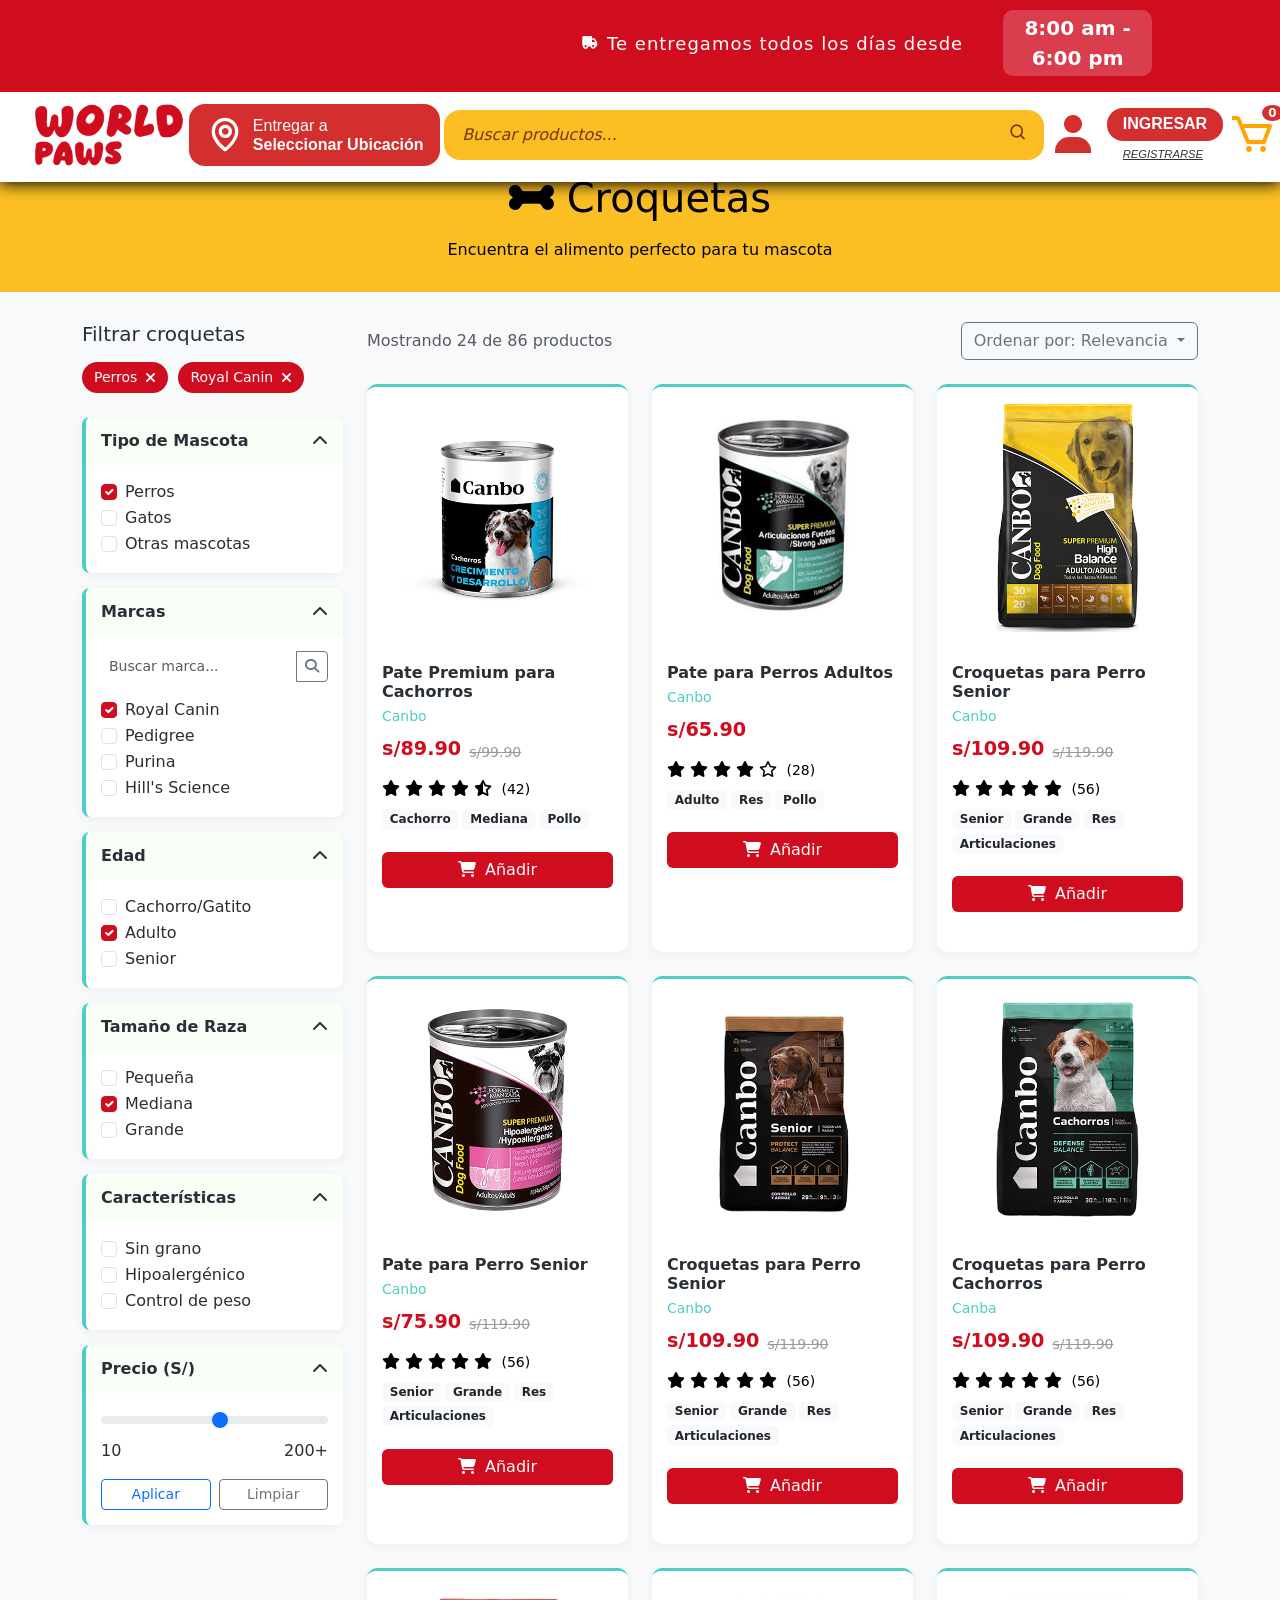
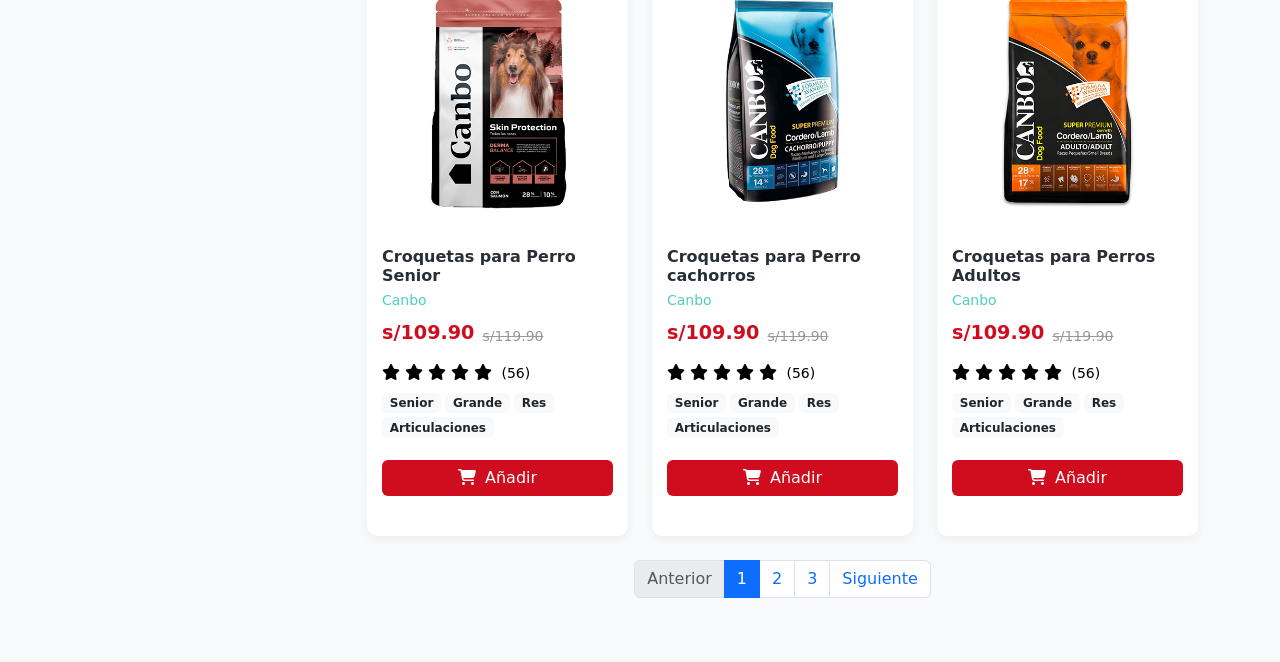
==== marcas.html @ 6606c612 "Add files via upload" ====
<!DOCTYPE html>
<html lang="es">
<head>
    <meta charset="UTF-8">
    <meta name="viewport" content="width=device-width, initial-scale=1.0">
    <title>Croquetas - WorldPaws</title>
    <link href="https://cdn.jsdelivr.net/npm/bootstrap@5.3.0/dist/css/bootstrap.min.css" rel="stylesheet">
    <link rel="stylesheet" href="https://cdnjs.cloudflare.com/ajax/libs/font-awesome/6.4.0/css/all.min.css">

    <link rel="stylesheet" href="bootstrap-5.3.5-dist/css/bootstrap.min.css">
    <link href='https://unpkg.com/boxicons@2.1.4/css/boxicons.min.css' rel='stylesheet'>
    <link href="https://cdn.jsdelivr.net/npm/bootstrap@5.3.5/dist/css/bootstrap.min.css" rel="stylesheet" integrity="sha384-SgOJa3DmI69IUzQ2PVdRZhwQ+dy64/BUtbMJw1MZ8t5HZApcHrRKUc4W0kG879m7" crossorigin="anonymous">
    <style>
        :root {
            --primary-color: #d00d1e;
            --secondary-color: #4ECDC4;
            --dark-color: #292F36;
            --light-color: #F7FFF7;
            --gray-light: #f8f9fa;
        }
        
        body {
            font-family: 'Segoe UI', system-ui, sans-serif;
            background-color: var(--gray-light);
            color: var(--dark-color);
        }
        
        /* Header */
        .category-header {
            background: #FBBF24;
            color: white;
            padding: 30px 0;
            margin-bottom: 30px;
        }
        
        /* Filtros */
        .filter-section {
            background: white;
            border-radius: 8px;
            box-shadow: 0 2px 10px rgba(0,0,0,0.05);
            margin-bottom: 15px;
            overflow: hidden;
            border-left: 4px solid var(--secondary-color);
        }
        
        .filter-title {
            background-color: var(--light-color);
            font-weight: 600;
            padding: 12px 15px;
            cursor: pointer;
            display: flex;
            justify-content: space-between;
            align-items: center;
        }
        
        .filter-content {
            padding: 15px;
        }
        
        .filter-group {
            margin-bottom: 12px;
        }
        
        .form-check-input:checked {
            background-color: var(--primary-color);
            border-color: var(--primary-color);
        }
        
        /* Chips de filtros activos */
        .active-filters {
            display: flex;
            flex-wrap: wrap;
            gap: 10px;
            margin-bottom: 20px;
        }
        
        .filter-chip {
            background: var(--primary-color);
            color: white;
            padding: 5px 12px;
            border-radius: 20px;
            font-size: 14px;
            display: flex;
            align-items: center;
        }
        
        .filter-chip i {
            margin-left: 8px;
            cursor: pointer;
        }
        
        /* Productos */
        .product-card {
            background: white;
            border-radius: 10px;
            overflow: hidden;
            box-shadow: 0 3px 10px rgba(0,0,0,0.05);
            transition: all 0.3s;
            margin-bottom: 25px;
            height: 100%;
            border-top: 3px solid var(--secondary-color);
        }
        
        .product-card:hover {
            transform: translateY(-5px);
            box-shadow: 0 10px 20px rgba(255, 107, 107, 0.2);
        }
        
        .product-badge {
            position: absolute;
            top: 10px;
            right: 10px;
            background: var(--secondary-color);
            color: white;
            padding: 3px 10px;
            border-radius: 4px;
            font-size: 12px;
            font-weight: bold;
        }
        
        .product-img {
            height: 180px;
            object-fit: contain;
            background: #f9f9f9;
            padding: 20px;
        }
        
        .product-body {
            padding: 15px;
        }
        
        .product-title {
            font-weight: 600;
            font-size: 16px;
            margin-bottom: 5px;
            display: -webkit-box;
            -webkit-line-clamp: 2;
            -webkit-box-orient: vertical;
            overflow: hidden;
            color: var(--dark-color);
        }
        
        .product-brand {
            color: var(--secondary-color);
            font-size: 14px;
            margin-bottom: 8px;
            font-weight: 500;
        }
        
        .product-price {
            font-weight: 700;
            color: var(--primary-color);
            margin-bottom: 5px;
            font-size: 1.2rem;
        }
        
        .product-old-price {
            text-decoration: line-through;
            color: #999;
            font-size: 14px;
        }
        
        .btn-add-to-cart {
            background-color: var(--primary-color);
            color: white;
            border: none;
            width: 100%;
            margin-top: 10px;
        }
        
        .btn-add-to-cart:hover {
            background-color: #e05555;
        }
        
        /* Responsive */
        @media (max-width: 992px) {
            .filter-column {
                position: fixed;
                top: 0;
                left: -300px;
                width: 280px;
                height: 100vh;
                background: white;
                z-index: 1000;
                padding: 20px;
                overflow-y: auto;
                transition: left 0.3s;
                box-shadow: 5px 0 15px rgba(0,0,0,0.1);
            }
            
            .filter-column.active {
                left: 0;
            }
            
            .filter-overlay {
                position: fixed;
                top: 0;
                left: 0;
                right: 0;
                bottom: 0;
                background: rgba(0,0,0,0.5);
                z-index: 999;
                display: none;
            }
            
            .filter-overlay.active {
                display: block;
            }
            
            .mobile-filter-btn {
                display: block !important;
            }
        }

        .bg-paws{
        background: #d00d1e;
    }
    .ofertas{
        width: 100%;
        background: #d00d1e;
        color: white;
        display: flex;
        justify-content: center;
        align-items: center;
    }
    .etiqueta-oferta{
        width: 80%;
        display: flex;
    }
    .etiqueta-oferta ul{
        width: 100%;
        height: 100%;
        display: flex;
        justify-content: end;
        align-items: center;
        margin-top: 10px;
    }
    .etiqueta-oferta ul li{
        list-style: none;
    }
    .etiqueta-oferta ul li a{
        position: relative;
        text-decoration: none;
        margin: 0 40px;
        color: white;
        font-size: 18px;
        letter-spacing: 1px;
    }
    .horario-etiqueta{
        width: 15%;
        text-align: center;
        padding: 3px;
        background-color: rgba(255, 255, 255, 0.2);
        border-radius: 10px;
        font-size: 20px;
        font-weight: 700;
    }


    .menu{
        position: fixed;
        background: white;
        width: 100%;
        box-shadow: 0px 2px 15px black;
        z-index: 1025;
    }

    .menu nav{
        width: 100%;
        background: white;
    }

    .menu nav ul{
        display: flex;
        justify-content: space-around;
        align-items: center;
        margin-top: 12px;
    }

    .menu nav ul li{
        list-style: none;
    }



    .search-container {
      background-color: #fbbf24; /* amarillo */
      border-radius: 1rem;
      padding: 0.75rem 1rem;
      display: flex;
      align-items: center;
      width: 600px;
      margin: auto;
    }
    .search-container input {
      border: none;
      background: transparent;
      flex: 1;
      font-size: 1rem;
      color: #78350f; /* texto más oscuro */
    }
    .search-container input::placeholder {
      color: #78350f;
      font-style: italic;
      border: none;
    }
    .search-container i {
      color: #78350f;
      font-size: 1.2rem;
    }
    @media (max-width: 480px) {
      .search-container {
        padding: 0.5rem 0.75rem;
      }
    }


    .location-btn {
      background-color: #d32f2f;
      color: white;
      display: inline-flex;
      align-items: center;
      padding: 0.7rem 1rem;
      border-radius: 1rem;
      border: none;
      font-family: Arial, sans-serif;
      cursor: pointer;
    }

    .location-btn i {
      font-size: 2.5rem;
      margin-right: 0.5rem;
    }

    .location-btn span {
      display: block;
      line-height: 1.2;
      text-align: start;
    }

    .location-btn .bold {
      font-weight: bold;
      text-align: start;
    }

    @media (max-width: 480px) {
      .location-btn {
        font-size: 0.9rem;
        padding: 0.5rem 0.8rem;
      }
      .location-btn i {
        font-size: 1.2rem;
      }
    }




    .user-login {
      display: flex;
      align-items: center;
      gap: 10px;
      font-family: Arial, sans-serif;
    }

    .user-login i {
      font-size: 3rem;
      color: #d32f2f;
    }

    .login-actions {
      display: flex;
      flex-direction: column;
      align-items: flex-start;
    }

    .login-btn {
      background-color: #d32f2f;
      color: white;
      font-weight: bold;
      border: none;
      padding: 0.3rem 1rem;
      border-radius: 1rem;
      cursor: pointer;
      margin-bottom: 5px;
    }

    .register-link {
      font-style: italic;
      font-size: 0.70rem;
      color: #333;
    }

    @media (max-width: 480px) {
      .user-login {
        flex-direction: column;
        align-items: center;
        text-align: center;
      }

      .login-actions {
        align-items: center;
      }
    }

    .user-login {
      display: flex;
      align-items: center;
      gap: 10px;
      font-family: Arial, sans-serif;
    }

    .user-login i {
      font-size: 3rem;
      color: #d32f2f;
    }

    .login-actions {
      display: flex;
      flex-direction: column;
      align-items: flex-start;
    }

    .login-btn {
      background-color: #d32f2f;
      color: white;
      font-weight: bold;
      border: none;
      padding: 0.3rem 1rem;
      border-radius: 1rem;
      cursor: pointer;
      margin-bottom: 5px;
    }

    .register-link {
      font-style: italic;
      font-size: 0.70rem;
      color: #333;
    }

    @media (max-width: 480px) {
      .user-login {
        flex-direction: column;
        align-items: center;
        text-align: center;
      }

      .login-actions {
        align-items: center;
      }
    }


    .cart-container {
      position: relative;
      width: 50px;
      height: 50px;
    }

    .cart-icon {
      font-size: 3rem;
      color: orange;
    }

    .cart-badge {
      position: absolute;
      top: -5px;
      right: -5px;
      background-color: #d32f2f;
      color: white;
      border-radius: 50%;
      padding: 2px 6px;
      font-size: 0.75rem;
      font-weight: bold;
      line-height: 1;
    }

    /* Responsive size */
    @media (max-width: 576px) {
      .cart-container {
        width: 40px;
        height: 40px;
      }

      .cart-icon {
        font-size: 1.5rem;
      }

      .cart-badge {
        font-size: 0.65rem;
        padding: 2px 5px;
      }
    }

    .banner{
        width: 100%;
        background: #d00d1e;
        height: 100vh;
        display: flex;
        justify-content: space-around;
        align-items: end;
    }
    .perro{
        width: 35%;
    }
    .descuento{
        width: 25%;
    }
    .perro img{
        width: 100%;
    }
    .super-descuentos{
        width: 25%;
        height: 100%;
        display: flex;
        align-items: center;
    }
    .super-descuentos h1{
        font-size: 60px;
        font-weight: 600;
        color: white;
    }
    .super-descuentos h1 span{
        color: #fbbf24;
        font-weight: 800;
    }


    input[type="text"] {
  border: none;
  outline: none;
  box-shadow: none;
}

.logo-img{
    width: 150px;
}
#ventana-registrar{
    opacity: 0;
    position: absolute;
    width: 350px;
    height: 550px;
    background: white;
    border-radius: 20px;
    margin-top: 60px;
    margin-left: -110px;
    pointer-events: none; /* para que no se pueda hacer clic cuando está oculto */
    transform: scale(0.95);
    transition: all 0.3s ease;
    z-index: 1025;
}
#registrar:hover ~ #ventana-registrar{
    opacity: 1;
    transform: scale(1);
    pointer-events: auto;
    z-index: 1025;
}




/* Título PAWS PROMOS */



/* CSS */

.fondo-patitas{
  background: url("Recursos/Esquema web - World Paws-19.png");
  background-repeat: no-repeat;
  background-size: cover;
  display: flex;
  align-items: center;
  height: 12vh;
}

.marcas{
  width: 100%;
  height: 88vh;
  align-content: end;
}

.hover-marcas {
  transition: box-shadow 0.3s ease-in-out;
}

.hover-marcas:hover {
  box-shadow: 0 0 20px rgba(0, 0, 0, 0.4);
}

.oferta-img{
  width: 100%;
  background: url("Recursos/pie-17.png");
  height: 100px;
  background-repeat: no-repeat;
  background-size: cover;
  display: flex;
  align-items: center;
}


.inicio {
      background: #1abc9c;
      color: white;
      height: 100vh;
      display: flex;
      justify-content: center;
      align-items: center;
      font-size: 30px;
    }

    .horizontal-section {
      height: 100vh;
      position: relative;
    }

    .horizontal-scroll {
      display: flex;
      height: 100vh;
    }

    .panel {
      min-width: 100vw;
      height: 100%;
      display: flex;
    }

    .final {
      background: #f1c40f;
      color: #222;
      height: 100vh;
      display: flex;
      justify-content: center;
      align-items: center;
      font-size: 30px;
    }
    </style>
</head>
<body>

<!-- MENU -->
     <section class="menu">
        <!-- ETIQUETA OFERTA -->
        <section class="ofertas">
            <div class="etiqueta-oferta">
                <ul>
                    <li><a href="#"><span><i class='bx bxs-truck'></i></span> Te entregamos todos los días desde</a></li>
                    <li class="horario-etiqueta">8:00 am - 6:00 pm</li>
                </ul>
            </div>
        </section>
        <!-- END ETIQUETA OFERTA -->
        <nav>
            <ul>
                <li><a href="index.html"><img class="logo-img" src="logo.png" alt=""></a></li>
                <li>
                    <div class="ubicacion">
                        <button class="location-btn">
                            <i class='bx bx-map'></i>
                            <span>Entregar a<br><span class="bold">Seleccionar Ubicación</span></span>
                        </button>
                    </div>
                </li>
                <li>
                    <div class="input">
                        <div class="search-container">
                            <input type="text" placeholder="Buscar productos...">
                            <a href="#"><i class='bx bx-search'></i></a>
                        </div>
                    </div>
                </li>

                <li>
                    <div class="inicio-secion">
                        <div class="user-login">
                            <i class='bx bxs-user'></i>
                            <div class="login-actions">
                                <a href="login.html" class="login-btn text-decoration-none">INGRESAR</a>
                                <a href="registrar.html" id="registrar" class="register-link ms-3">REGISTRARSE</a>
                                
                            </div>
                        </div>
                    </div>
                </li>
                <li>
                    <div class="carrito-compra">
                        <div class="cart-container">
                            <i class='bx bx-cart cart-icon'></i>
                            <span class="cart-badge">0</span> <!-- Aquí puedes poner cualquier número dinámicamente -->
                        </div>
                    </div>
                </li>
            </ul>
        </nav>
     </section>
     <br><br><br><br><br><br>
    <!-- Header de Categoría -->
    <header class="category-header">
        <div class="container text-center">
            <h1 class="mb-3 text-black"><i class="fas fa-bone"></i> Croquetas</h1>
            <p class="mb-0 text-black">Encuentra el alimento perfecto para tu mascota</p>
        </div>
    </header>

    <!-- Main Content -->
    <div class="container mb-5">
        <div class="row">
            <!-- Filtros - Columna Izquierda -->
            <div class="col-lg-3 filter-column" id="filterColumn">
                <div class="filter-overlay" id="filterOverlay"></div>
                
                <div class="d-flex justify-content-between align-items-center mb-3">
                    <h5 class="mb-0">Filtrar croquetas</h5>
                    <button class="btn btn-sm btn-outline-danger d-lg-none" id="closeFilters">
                        <i class="fas fa-times"></i>
                    </button>
                </div>
                
                <!-- Filtros activos -->
                <div class="active-filters mb-4">
                    <div class="filter-chip">
                        Perros <i class="fas fa-times"></i>
                    </div>
                    <div class="filter-chip">
                        Royal Canin <i class="fas fa-times"></i>
                    </div>
                </div>
                
                <!-- Filtro por mascota -->
                <div class="filter-section">
                    <div class="filter-title" onclick="toggleFilter('petFilter')">
                        <span>Tipo de Mascota</span>
                        <i class="fas fa-chevron-down"></i>
                    </div>
                    <div class="filter-content" id="petFilter">
                        <div class="form-check">
                            <input class="form-check-input" type="checkbox" id="petDog" checked>
                            <label class="form-check-label" for="petDog">
                                Perros
                            </label>
                        </div>
                        <div class="form-check">
                            <input class="form-check-input" type="checkbox" id="petCat">
                            <label class="form-check-label" for="petCat">
                                Gatos
                            </label>
                        </div>
                        <div class="form-check">
                            <input class="form-check-input" type="checkbox" id="petOther">
                            <label class="form-check-label" for="petOther">
                                Otras mascotas
                            </label>
                        </div>
                    </div>
                </div>
                
                <!-- Filtro por marca -->
                <div class="filter-section">
                    <div class="filter-title" onclick="toggleFilter('brandFilter')">
                        <span>Marcas</span>
                        <i class="fas fa-chevron-down"></i>
                    </div>
                    <div class="filter-content" id="brandFilter">
                        <div class="input-group mb-3">
                            <input type="text" class="form-control form-control-sm" placeholder="Buscar marca...">
                            <button class="btn btn-outline-secondary btn-sm" type="button">
                                <i class="fas fa-search"></i>
                            </button>
                        </div>
                        <div class="form-check">
                            <input class="form-check-input" type="checkbox" id="brandRoyal" checked>
                            <label class="form-check-label" for="brandRoyal">
                                Royal Canin
                            </label>
                        </div>
                        <div class="form-check">
                            <input class="form-check-input" type="checkbox" id="brandPedigree">
                            <label class="form-check-label" for="brandPedigree">
                                Pedigree
                            </label>
                        </div>
                        <div class="form-check">
                            <input class="form-check-input" type="checkbox" id="brandPurina">
                            <label class="form-check-label" for="brandPurina">
                                Purina
                            </label>
                        </div>
                        <div class="form-check">
                            <input class="form-check-input" type="checkbox" id="brandHills">
                            <label class="form-check-label" for="brandHills">
                                Hill's Science
                            </label>
                        </div>
                    </div>
                </div>
                
                <!-- Filtro por edad -->
                <div class="filter-section">
                    <div class="filter-title" onclick="toggleFilter('ageFilter')">
                        <span>Edad</span>
                        <i class="fas fa-chevron-down"></i>
                    </div>
                    <div class="filter-content" id="ageFilter">
                        <div class="form-check">
                            <input class="form-check-input" type="checkbox" id="agePuppy">
                            <label class="form-check-label" for="agePuppy">
                                Cachorro/Gatito
                            </label>
                        </div>
                        <div class="form-check">
                            <input class="form-check-input" type="checkbox" id="ageAdult" checked>
                            <label class="form-check-label" for="ageAdult">
                                Adulto
                            </label>
                        </div>
                        <div class="form-check">
                            <input class="form-check-input" type="checkbox" id="ageSenior">
                            <label class="form-check-label" for="ageSenior">
                                Senior
                            </label>
                        </div>
                    </div>
                </div>
                
                <!-- Filtro por tamaño de raza -->
                <div class="filter-section">
                    <div class="filter-title" onclick="toggleFilter('sizeFilter')">
                        <span>Tamaño de Raza</span>
                        <i class="fas fa-chevron-down"></i>
                    </div>
                    <div class="filter-content" id="sizeFilter">
                        <div class="form-check">
                            <input class="form-check-input" type="checkbox" id="sizeSmall">
                            <label class="form-check-label" for="sizeSmall">
                                Pequeña
                            </label>
                        </div>
                        <div class="form-check">
                            <input class="form-check-input" type="checkbox" id="sizeMedium" checked>
                            <label class="form-check-label" for="sizeMedium">
                                Mediana
                            </label>
                        </div>
                        <div class="form-check">
                            <input class="form-check-input" type="checkbox" id="sizeLarge">
                            <label class="form-check-label" for="sizeLarge">
                                Grande
                            </label>
                        </div>
                    </div>
                </div>
                
                <!-- Filtro por características -->
                <div class="filter-section">
                    <div class="filter-title" onclick="toggleFilter('specsFilter')">
                        <span>Características</span>
                        <i class="fas fa-chevron-down"></i>
                    </div>
                    <div class="filter-content" id="specsFilter">
                        <div class="form-check">
                            <input class="form-check-input" type="checkbox" id="specGrainFree">
                            <label class="form-check-label" for="specGrainFree">
                                Sin grano
                            </label>
                        </div>
                        <div class="form-check">
                            <input class="form-check-input" type="checkbox" id="specHypoallergenic">
                            <label class="form-check-label" for="specHypoallergenic">
                                Hipoalergénico
                            </label>
                        </div>
                        <div class="form-check">
                            <input class="form-check-input" type="checkbox" id="specWeightControl">
                            <label class="form-check-label" for="specWeightControl">
                                Control de peso
                            </label>
                        </div>
                    </div>
                </div>
                
                <!-- Filtro por precio -->
                <div class="filter-section">
                    <div class="filter-title" onclick="toggleFilter('priceFilter')">
                        <span>Precio (S/)</span>
                        <i class="fas fa-chevron-down"></i>
                    </div>
                    <div class="filter-content" id="priceFilter">
                        <div class="mb-3">
                            <input type="range" class="form-range" min="10" max="200" step="10" id="priceRange">
                            <div class="d-flex justify-content-between">
                                <span>10</span>
                                <span>200+</span>
                            </div>
                        </div>
                        <div class="row g-2">
                            <div class="col-6">
                                <button class="btn btn-sm btn-outline-primary w-100">Aplicar</button>
                            </div>
                            <div class="col-6">
                                <button class="btn btn-sm btn-outline-secondary w-100">Limpiar</button>
                            </div>
                        </div>
                    </div>
                </div>
            </div>
            
            <!-- Productos - Columna Derecha -->
            <div class="col-lg-9">
                <div class="d-flex justify-content-between align-items-center mb-4">
                    <div class="d-flex align-items-center">
                        <button class="btn btn-outline-secondary me-2 d-lg-none" id="mobileFilterBtn">
                            <i class="fas fa-filter me-1"></i> Filtros
                        </button>
                        <span class="text-muted">Mostrando 24 de 86 productos</span>
                    </div>
                    <div class="dropdown">
                        <button class="btn btn-outline-secondary dropdown-toggle" type="button" id="sortDropdown" data-bs-toggle="dropdown">
                            Ordenar por: Relevancia
                        </button>
                        <ul class="dropdown-menu">
                            <li><a class="dropdown-item" href="#">Relevancia</a></li>
                            <li><a class="dropdown-item" href="#">Precio: Menor a mayor</a></li>
                            <li><a class="dropdown-item" href="#">Precio: Mayor a menor</a></li>
                            <li><a class="dropdown-item" href="#">Mejor valorados</a></li>
                            <li><a class="dropdown-item" href="#">Novedades</a></li>
                        </ul>
                    </div>
                </div>
                
                <div class="row">
                    <!-- Producto 1 -->
                    <div class="col-md-4 col-sm-6 mb-4">
                        <a href="canbo-pate.html" class="text-decoration-none text-black">
                        <div class="product-card">
                            <div class="product-badge">-10%</div>
                            <img src="assets/Canbo/2.png" alt="Croquetas Premium" class="img-fluid">
                            <div class="product-body">
                                <h3 class="product-title">Pate Premium para Cachorros</h3>
                                <p class="product-brand">Canbo</p>
                                <div class="d-flex align-items-center mb-2">
                                    <span class="product-price">s/89.90</span>
                                    <span class="product-old-price ms-2">s/99.90</span>
                                </div>
                                <div class="rating mb-2">
                                    <i class="fas fa-star"></i>
                                    <i class="fas fa-star"></i>
                                    <i class="fas fa-star"></i>
                                    <i class="fas fa-star"></i>
                                    <i class="fas fa-star-half-alt"></i>
                                    <span class="small ms-1">(42)</span>
                                </div>
                                <div class="d-flex flex-wrap mb-2">
                                    <span class="badge bg-light text-dark me-1 mb-1">Cachorro</span>
                                    <span class="badge bg-light text-dark me-1 mb-1">Mediana</span>
                                    <span class="badge bg-light text-dark me-1 mb-1">Pollo</span>
                                </div>
                                <button class="btn btn-add-to-cart">
                                    <i class="fas fa-shopping-cart me-1"></i> Añadir
                                </button>
                            </div>
                        </div>
                        </a>
                    </div>
                    
                    <!-- Producto 2 -->
                    <div class="col-md-4 col-sm-6 mb-4">
                        <a href="canbo-pate.html" class="text-decoration-none text-black">
                        <div class="product-card">
                            <img src="assets/Canbo/3.png" alt="Croquetas Gato" class="img-fluid">
                            <div class="product-body">
                                <h3 class="product-title">Pate para Perros Adultos</h3>
                                <p class="product-brand">Canbo</p>
                                <div class="d-flex align-items-center mb-2">
                                    <span class="product-price">s/65.90</span>
                                </div>
                                <div class="rating mb-2">
                                    <i class="fas fa-star"></i>
                                    <i class="fas fa-star"></i>
                                    <i class="fas fa-star"></i>
                                    <i class="fas fa-star"></i>
                                    <i class="far fa-star"></i>
                                    <span class="small ms-1">(28)</span>
                                </div>
                                <div class="d-flex flex-wrap mb-2">
                                    <span class="badge bg-light text-dark me-1 mb-1">Adulto</span>
                                    <span class="badge bg-light text-dark me-1 mb-1">Res</span>
                                    <span class="badge bg-light text-dark me-1 mb-1">Pollo</span>
                                </div>
                                <button class="btn btn-add-to-cart">
                                    <i class="fas fa-shopping-cart me-1"></i> Añadir
                                </button>
                            </div>
                        </div>
                        </a>
                    </div>
                    
                    <!-- Producto 3 -->
                    <div class="col-md-4 col-sm-6 mb-4">
                        <a href="canbo-pate.html" class="text-decoration-none text-black">
                        <div class="product-card">
                            <div class="product-badge">Nuevo</div>
                            <img src="assets/Canbo/6.png" alt="Croquetas Senior" class="img-fluid">
                            <div class="product-body">
                                <h3 class="product-title">Croquetas para Perro Senior</h3>
                                <p class="product-brand">Canbo</p>
                                <div class="d-flex align-items-center mb-2">
                                    <span class="product-price">s/109.90</span>
                                    <span class="product-old-price ms-2">s/119.90</span>
                                </div>
                                <div class="rating mb-2">
                                    <i class="fas fa-star"></i>
                                    <i class="fas fa-star"></i>
                                    <i class="fas fa-star"></i>
                                    <i class="fas fa-star"></i>
                                    <i class="fas fa-star"></i>
                                    <span class="small ms-1">(56)</span>
                                </div>
                                <div class="d-flex flex-wrap mb-2">
                                    <span class="badge bg-light text-dark me-1 mb-1">Senior</span>
                                    <span class="badge bg-light text-dark me-1 mb-1">Grande</span>
                                    <span class="badge bg-light text-dark me-1 mb-1">Res</span>
                                    <span class="badge bg-light text-dark me-1 mb-1">Articulaciones</span>
                                </div>
                                <button class="btn btn-add-to-cart">
                                    <i class="fas fa-shopping-cart me-1"></i> Añadir
                                </button>
                            </div>
                        </div>
                        </a>
                    </div>


                    <!-- Producto 3 -->
                    <div class="col-md-4 col-sm-6 mb-4">
                        <a href="canbo-pate.html" class="text-decoration-none text-black">
                        <div class="product-card">
                            <div class="product-badge">Nuevo</div>
                            <img src="assets/Canbo/7.png" alt="Croquetas Senior" class="img-fluid">
                            <div class="product-body">
                                <h3 class="product-title">Pate para Perro Senior</h3>
                                <p class="product-brand">Canbo</p>
                                <div class="d-flex align-items-center mb-2">
                                    <span class="product-price">s/75.90</span>
                                    <span class="product-old-price ms-2">s/119.90</span>
                                </div>
                                <div class="rating mb-2">
                                    <i class="fas fa-star"></i>
                                    <i class="fas fa-star"></i>
                                    <i class="fas fa-star"></i>
                                    <i class="fas fa-star"></i>
                                    <i class="fas fa-star"></i>
                                    <span class="small ms-1">(56)</span>
                                </div>
                                <div class="d-flex flex-wrap mb-2">
                                    <span class="badge bg-light text-dark me-1 mb-1">Senior</span>
                                    <span class="badge bg-light text-dark me-1 mb-1">Grande</span>
                                    <span class="badge bg-light text-dark me-1 mb-1">Res</span>
                                    <span class="badge bg-light text-dark me-1 mb-1">Articulaciones</span>
                                </div>
                                <button class="btn btn-add-to-cart">
                                    <i class="fas fa-shopping-cart me-1"></i> Añadir
                                </button>
                            </div>
                        </div>
                        </a>
                    </div>

                    <!-- Producto 3 -->
                    <div class="col-md-4 col-sm-6 mb-4">
                        <a href="canbo-pate.html" class="text-decoration-none text-black">
                        <div class="product-card">
                            <div class="product-badge">-10%</div>
                            <img src="assets/Canbo/8.png" alt="Croquetas Senior" class="img-fluid">
                            <div class="product-body">
                                <h3 class="product-title">Croquetas para Perro Senior</h3>
                                <p class="product-brand">Canbo</p>
                                <div class="d-flex align-items-center mb-2">
                                    <span class="product-price">s/109.90</span>
                                    <span class="product-old-price ms-2">s/119.90</span>
                                </div>
                                <div class="rating mb-2">
                                    <i class="fas fa-star"></i>
                                    <i class="fas fa-star"></i>
                                    <i class="fas fa-star"></i>
                                    <i class="fas fa-star"></i>
                                    <i class="fas fa-star"></i>
                                    <span class="small ms-1">(56)</span>
                                </div>
                                <div class="d-flex flex-wrap mb-2">
                                    <span class="badge bg-light text-dark me-1 mb-1">Senior</span>
                                    <span class="badge bg-light text-dark me-1 mb-1">Grande</span>
                                    <span class="badge bg-light text-dark me-1 mb-1">Res</span>
                                    <span class="badge bg-light text-dark me-1 mb-1">Articulaciones</span>
                                </div>
                                <button class="btn btn-add-to-cart">
                                    <i class="fas fa-shopping-cart me-1"></i> Añadir
                                </button>
                            </div>
                        </div>
                        </a>
                    </div>

                    <!-- Producto 3 -->
                    <div class="col-md-4 col-sm-6 mb-4">
                        <a href="canbo-pate.html" class="text-decoration-none text-black">
                        <div class="product-card">
                            <img src="assets/Canbo/9.png" alt="Croquetas Senior" class="img-fluid ">
                            <div class="product-body">
                                <h3 class="product-title">Croquetas para Perro Cachorros</h3>
                                <p class="product-brand">Canba</p>
                                <div class="d-flex align-items-center mb-2">
                                    <span class="product-price">s/109.90</span>
                                    <span class="product-old-price ms-2">s/119.90</span>
                                </div>
                                <div class="rating mb-2">
                                    <i class="fas fa-star"></i>
                                    <i class="fas fa-star"></i>
                                    <i class="fas fa-star"></i>
                                    <i class="fas fa-star"></i>
                                    <i class="fas fa-star"></i>
                                    <span class="small ms-1">(56)</span>
                                </div>
                                <div class="d-flex flex-wrap mb-2">
                                    <span class="badge bg-light text-dark me-1 mb-1">Senior</span>
                                    <span class="badge bg-light text-dark me-1 mb-1">Grande</span>
                                    <span class="badge bg-light text-dark me-1 mb-1">Res</span>
                                    <span class="badge bg-light text-dark me-1 mb-1">Articulaciones</span>
                                </div>
                                <button class="btn btn-add-to-cart">
                                    <i class="fas fa-shopping-cart me-1"></i> Añadir
                                </button>
                            </div>
                        </div>
                        </a>
                    </div>

                    <!-- Producto 3 -->
                    <div class="col-md-4 col-sm-6 mb-4">
                        <a href="canbo-pate.html" class="text-decoration-none text-black">
                        <div class="product-card">
                            <div class="product-badge">-15%</div>
                            <img src="assets/Canbo/10.png" alt="Croquetas Senior" class="img-fluid">
                            <div class="product-body">
                                <h3 class="product-title">Croquetas para Perro Senior</h3>
                                <p class="product-brand">Canbo</p>
                                <div class="d-flex align-items-center mb-2">
                                    <span class="product-price">s/109.90</span>
                                    <span class="product-old-price ms-2">s/119.90</span>
                                </div>
                                <div class="rating mb-2">
                                    <i class="fas fa-star"></i>
                                    <i class="fas fa-star"></i>
                                    <i class="fas fa-star"></i>
                                    <i class="fas fa-star"></i>
                                    <i class="fas fa-star"></i>
                                    <span class="small ms-1">(56)</span>
                                </div>
                                <div class="d-flex flex-wrap mb-2">
                                    <span class="badge bg-light text-dark me-1 mb-1">Senior</span>
                                    <span class="badge bg-light text-dark me-1 mb-1">Grande</span>
                                    <span class="badge bg-light text-dark me-1 mb-1">Res</span>
                                    <span class="badge bg-light text-dark me-1 mb-1">Articulaciones</span>
                                </div>
                                <button class="btn btn-add-to-cart">
                                    <i class="fas fa-shopping-cart me-1"></i> Añadir
                                </button>
                            </div>
                        </div>
                        </a>
                    </div>

                    <!-- Producto 3 -->
                    <div class="col-md-4 col-sm-6 mb-4">
                        <a href="canbo-pate.html" class="text-decoration-none text-black">
                        <div class="product-card">
                            <div class="product-badge">-5%</div>
                            <img src="assets/Canbo/11.png" alt="Croquetas Senior" class="img-fluid">
                            <div class="product-body">
                                <h3 class="product-title">Croquetas para Perro cachorros</h3>
                                <p class="product-brand">Canbo</p>
                                <div class="d-flex align-items-center mb-2">
                                    <span class="product-price">s/109.90</span>
                                    <span class="product-old-price ms-2">s/119.90</span>
                                </div>
                                <div class="rating mb-2">
                                    <i class="fas fa-star"></i>
                                    <i class="fas fa-star"></i>
                                    <i class="fas fa-star"></i>
                                    <i class="fas fa-star"></i>
                                    <i class="fas fa-star"></i>
                                    <span class="small ms-1">(56)</span>
                                </div>
                                <div class="d-flex flex-wrap mb-2">
                                    <span class="badge bg-light text-dark me-1 mb-1">Senior</span>
                                    <span class="badge bg-light text-dark me-1 mb-1">Grande</span>
                                    <span class="badge bg-light text-dark me-1 mb-1">Res</span>
                                    <span class="badge bg-light text-dark me-1 mb-1">Articulaciones</span>
                                </div>
                                <button class="btn btn-add-to-cart">
                                    <i class="fas fa-shopping-cart me-1"></i> Añadir
                                </button>
                            </div>
                        </div>
                        </a>
                    </div>

                    <!-- Producto 3 -->
                    <div class="col-md-4 col-sm-6 mb-4">
                        <a href="canbo-pate.html" class="text-decoration-none text-black">
                        <div class="product-card">
                            <div class="product-badge">Nuevo</div>
                            <img src="assets/Canbo/12.png" alt="Croquetas Senior" class="img-fluid">
                            <div class="product-body">
                                <h3 class="product-title">Croquetas para Perros Adultos</h3>
                                <p class="product-brand">Canbo</p>
                                <div class="d-flex align-items-center mb-2">
                                    <span class="product-price">s/109.90</span>
                                    <span class="product-old-price ms-2">s/119.90</span>
                                </div>
                                <div class="rating mb-2">
                                    <i class="fas fa-star"></i>
                                    <i class="fas fa-star"></i>
                                    <i class="fas fa-star"></i>
                                    <i class="fas fa-star"></i>
                                    <i class="fas fa-star"></i>
                                    <span class="small ms-1">(56)</span>
                                </div>
                                <div class="d-flex flex-wrap mb-2">
                                    <span class="badge bg-light text-dark me-1 mb-1">Senior</span>
                                    <span class="badge bg-light text-dark me-1 mb-1">Grande</span>
                                    <span class="badge bg-light text-dark me-1 mb-1">Res</span>
                                    <span class="badge bg-light text-dark me-1 mb-1">Articulaciones</span>
                                </div>
                                <button class="btn btn-add-to-cart">
                                    <i class="fas fa-shopping-cart me-1"></i> Añadir
                                </button>
                            </div>
                        </div>
                        </a>
                    </div>
                    
                    <!-- Más productos... -->
                </div>
                
                <!-- Paginación -->
                <nav aria-label="Page navigation">
                    <ul class="pagination justify-content-center">
                        <li class="page-item disabled">
                            <a class="page-link" href="#" tabindex="-1">Anterior</a>
                        </li>
                        <li class="page-item active"><a class="page-link" href="#">1</a></li>
                        <li class="page-item"><a class="page-link" href="#">2</a></li>
                        <li class="page-item"><a class="page-link" href="#">3</a></li>
                        <li class="page-item">
                            <a class="page-link" href="#">Siguiente</a>
                        </li>
                    </ul>
                </nav>
            </div>
        </div>
    </div>

    <!-- Scripts -->
    <script src="https://cdn.jsdelivr.net/npm/bootstrap@5.3.0/dist/js/bootstrap.bundle.min.js"></script>

    <script src="https://cdn.jsdelivr.net/npm/bootstrap@5.3.6/dist/js/bootstrap.bundle.min.js" integrity="sha384-j1CDi7MgGQ12Z7Qab0qlWQ/Qqz24Gc6BM0thvEMVjHnfYGF0rmFCozFSxQBxwHKO" crossorigin="anonymous"></script>
    <script>
        // Mostrar/ocultar filtros en móvil
        document.getElementById('mobileFilterBtn').addEventListener('click', function() {
            document.getElementById('filterColumn').classList.add('active');
            document.getElementById('filterOverlay').classList.add('active');
        });
        
        document.getElementById('closeFilters').addEventListener('click', function() {
            document.getElementById('filterColumn').classList.remove('active');
            document.getElementById('filterOverlay').classList.remove('active');
        });
        
        document.getElementById('filterOverlay').addEventListener('click', function() {
            document.getElementById('filterColumn').classList.remove('active');
            this.classList.remove('active');
        });
        
        // Mostrar/ocultar contenido de filtros
        function toggleFilter(filterId) {
            const filter = document.getElementById(filterId);
            const icon = filter.previousElementSibling.querySelector('i');
            
            if (filter.style.maxHeight) {
                filter.style.maxHeight = null;
                icon.classList.remove('fa-chevron-up');
                icon.classList.add('fa-chevron-down');
            } else {
                filter.style.maxHeight = filter.scrollHeight + "px";
                icon.classList.remove('fa-chevron-down');
                icon.classList.add('fa-chevron-up');
            }
        }
        
        // Mostrar botón de filtros en móvil
        function checkScreenSize() {
            const mobileFilterBtn = document.getElementById('mobileFilterBtn');
            if (window.innerWidth < 992) {
                mobileFilterBtn.style.display = 'flex';
            } else {
                mobileFilterBtn.style.display = 'none';
                document.getElementById('filterColumn').classList.remove('active');
                document.getElementById('filterOverlay').classList.remove('active');
            }
        }
        
        window.addEventListener('resize', checkScreenSize);
        window.addEventListener('load', checkScreenSize);
        
        // Inicializar filtros abiertos
        document.addEventListener('DOMContentLoaded', function() {
            const filters = ['petFilter', 'brandFilter', 'ageFilter', 'sizeFilter', 'specsFilter', 'priceFilter'];
            filters.forEach(filterId => {
                const filter = document.getElementById(filterId);
                filter.style.maxHeight = filter.scrollHeight + "px";
                const icon = filter.previousElementSibling.querySelector('i');
                icon.classList.remove('fa-chevron-down');
                icon.classList.add('fa-chevron-up');
            });
        });
    </script>
</body>
</html>
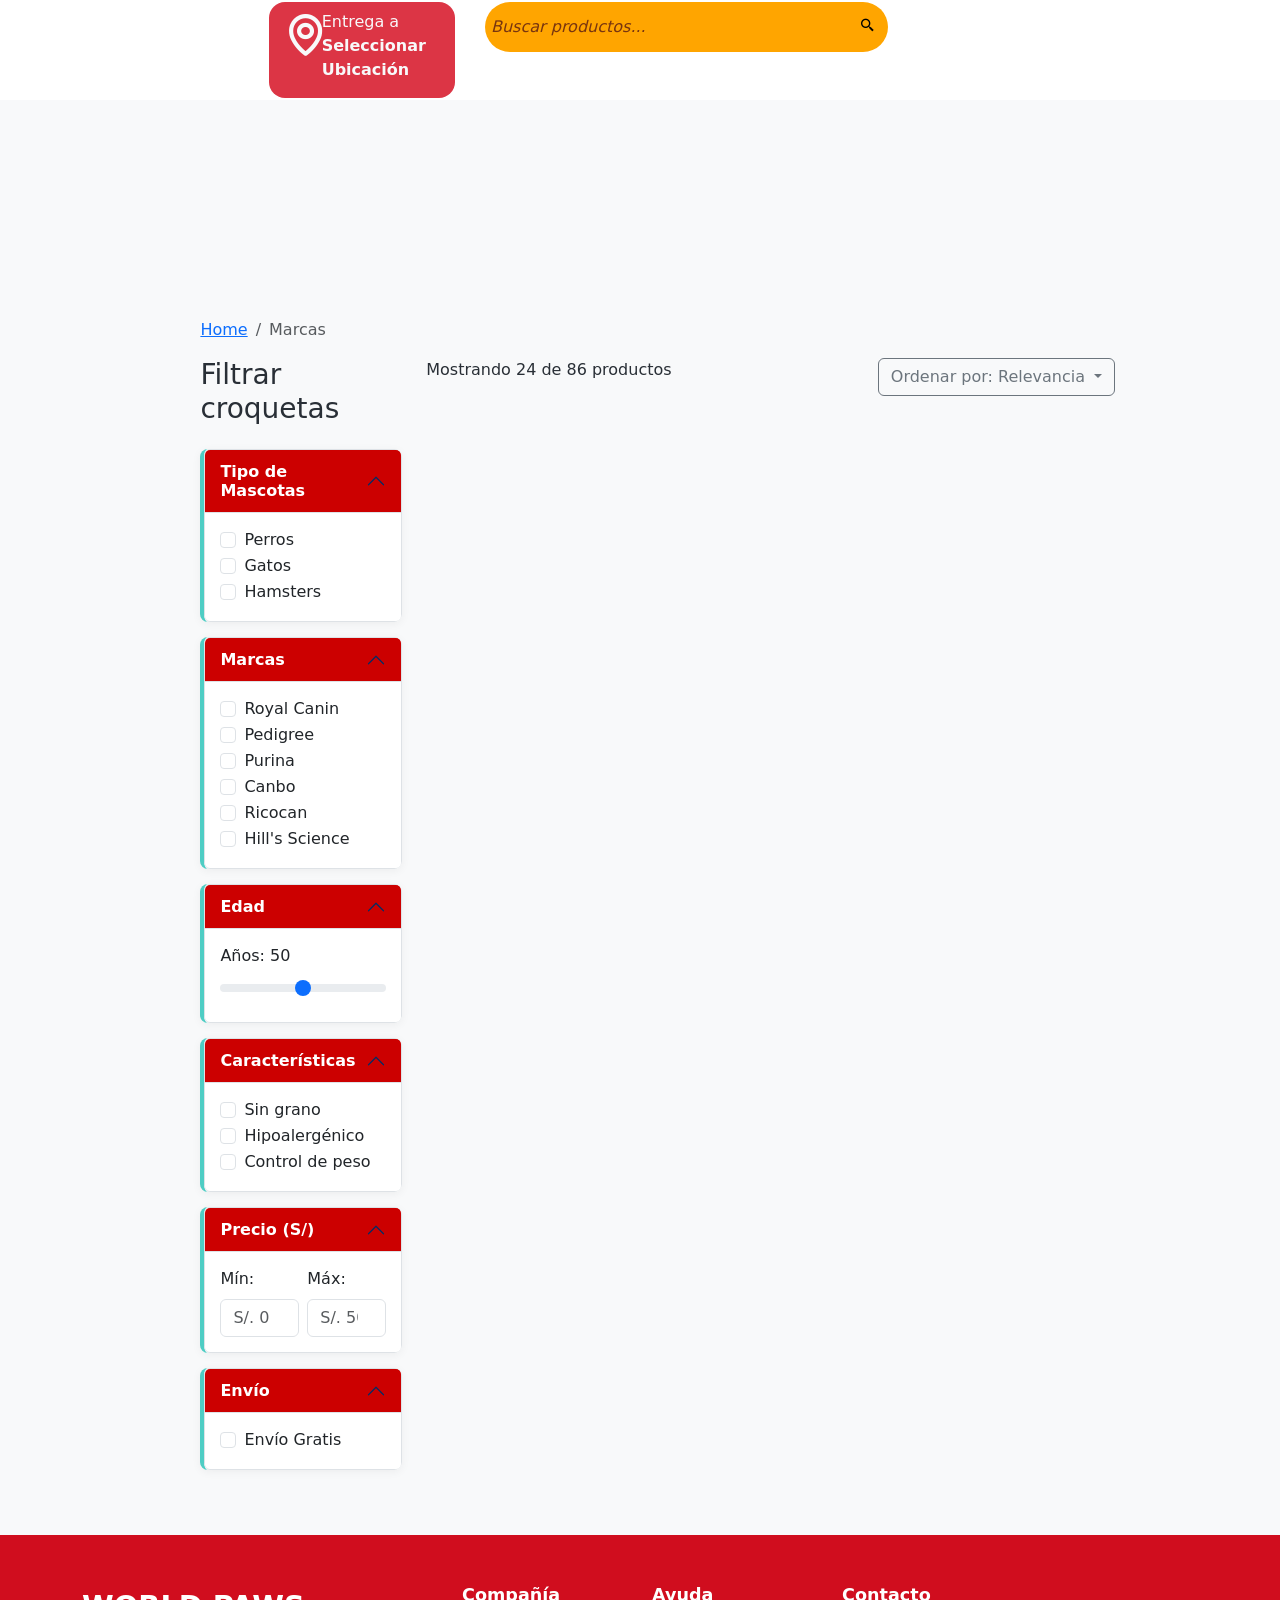
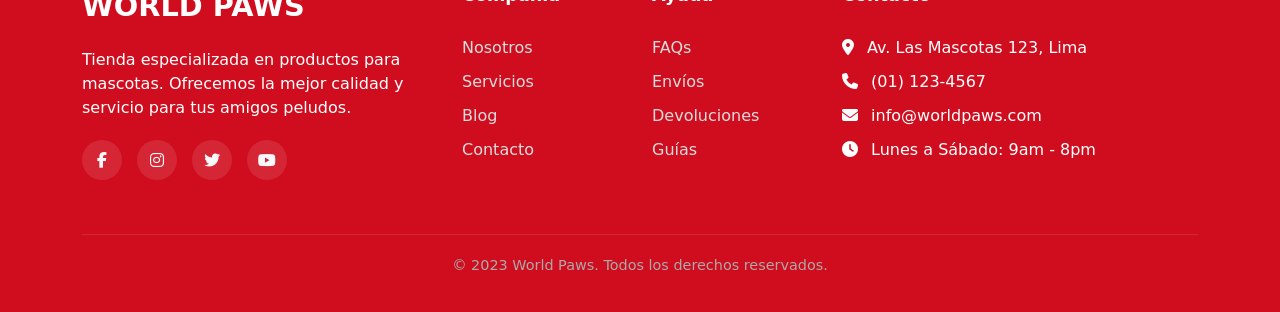
==== commit eb406728: "marcas.html" ====
--- a/marcas.html
+++ b/marcas.html
@@ -1,39 +1,33 @@
-<!DOCTYPE html>
-<html lang="es">
-<head>
-    <meta charset="UTF-8">
-    <meta name="viewport" content="width=device-width, initial-scale=1.0">
-    <title>Croquetas - WorldPaws</title>
-    <link href="https://cdn.jsdelivr.net/npm/bootstrap@5.3.0/dist/css/bootstrap.min.css" rel="stylesheet">
+<!doctype html>
+<html lang="en">
+  <head>
+    <meta charset="utf-8">
+    <meta name="viewport" content="width=device-width, initial-scale=1">
+    <title>Bootstrap demo</title>
+    <link href="https://cdn.jsdelivr.net/npm/bootstrap@5.3.6/dist/css/bootstrap.min.css" rel="stylesheet" integrity="sha384-4Q6Gf2aSP4eDXB8Miphtr37CMZZQ5oXLH2yaXMJ2w8e2ZtHTl7GptT4jmndRuHDT" crossorigin="anonymous">
     <link rel="stylesheet" href="https://cdnjs.cloudflare.com/ajax/libs/font-awesome/6.4.0/css/all.min.css">
-
-    <link rel="stylesheet" href="bootstrap-5.3.5-dist/css/bootstrap.min.css">
     <link href='https://unpkg.com/boxicons@2.1.4/css/boxicons.min.css' rel='stylesheet'>
-    <link href="https://cdn.jsdelivr.net/npm/bootstrap@5.3.5/dist/css/bootstrap.min.css" rel="stylesheet" integrity="sha384-SgOJa3DmI69IUzQ2PVdRZhwQ+dy64/BUtbMJw1MZ8t5HZApcHrRKUc4W0kG879m7" crossorigin="anonymous">
-    <style>
-        :root {
+  </head>
+  <style>
+    :root {
             --primary-color: #d00d1e;
             --secondary-color: #4ECDC4;
             --dark-color: #292F36;
             --light-color: #F7FFF7;
             --gray-light: #f8f9fa;
         }
-        
+
         body {
             font-family: 'Segoe UI', system-ui, sans-serif;
             background-color: var(--gray-light);
             color: var(--dark-color);
         }
-        
-        /* Header */
-        .category-header {
-            background: #FBBF24;
-            color: white;
-            padding: 30px 0;
-            margin-bottom: 30px;
-        }
-        
-        /* Filtros */
+
+    .seccion-conteiner{
+        width: 70%;
+    }
+
+     /* Filtros */
         .filter-section {
             background: white;
             border-radius: 8px;
@@ -57,39 +51,32 @@
             padding: 15px;
         }
         
-        .filter-group {
-            margin-bottom: 12px;
-        }
         
         .form-check-input:checked {
             background-color: var(--primary-color);
             border-color: var(--primary-color);
         }
-        
-        /* Chips de filtros activos */
-        .active-filters {
-            display: flex;
-            flex-wrap: wrap;
-            gap: 10px;
-            margin-bottom: 20px;
-        }
-        
-        .filter-chip {
-            background: var(--primary-color);
-            color: white;
-            padding: 5px 12px;
-            border-radius: 20px;
-            font-size: 14px;
-            display: flex;
-            align-items: center;
-        }
-        
-        .filter-chip i {
-            margin-left: 8px;
-            cursor: pointer;
-        }
-        
-        /* Productos */
+
+        /* Cambia el color del encabezado del acordeón */
+      .accordion-button {
+        background-color: var(--light-color) ; /* rojo claro */
+        color: black;
+      }
+
+      /* Cambia el color del texto cuando está colapsado */
+      .accordion-button:not(.collapsed) {
+        background-color: #cc0000; /* rojo oscuro */
+        color: white;
+      }
+
+      /* Borde del acordeón 
+      .accordion-item {
+        border: 1px solid #cc0000;
+      }*/
+
+
+
+      /* Productos */
         .product-card {
             background: white;
             border-radius: 10px;
@@ -106,6 +93,7 @@
             box-shadow: 0 10px 20px rgba(255, 107, 107, 0.2);
         }
         
+
         .product-badge {
             position: absolute;
             top: 10px;
@@ -117,6 +105,7 @@
             font-size: 12px;
             font-weight: bold;
         }
+
         
         .product-img {
             height: 180px;
@@ -171,1158 +160,668 @@
         .btn-add-to-cart:hover {
             background-color: #e05555;
         }
-        
-        /* Responsive */
-        @media (max-width: 992px) {
-            .filter-column {
-                position: fixed;
-                top: 0;
-                left: -300px;
-                width: 280px;
-                height: 100vh;
-                background: white;
-                z-index: 1000;
-                padding: 20px;
-                overflow-y: auto;
-                transition: left 0.3s;
-                box-shadow: 5px 0 15px rgba(0,0,0,0.1);
+        .tapar-badget{
+            width: 100%;
+            height: 35px;
+            background: var(--gray-light);
+            position: absolute;
+        }
+
+
+        /* Estilos para el footer */
+        .footer {
+            background-color: #d00d1e;
+            color: white;
+            padding: 50px 0 20px;
+            margin-top: 50px;
+        }
+        
+        .footer-logo {
+            font-size: 1.8rem;
+            font-weight: 700;
+            margin-bottom: 20px;
+            color: white;
+        }
+        
+        .footer-links h5 {
+            font-size: 1.1rem;
+            font-weight: 600;
+            margin-bottom: 20px;
+            position: relative;
+            padding-bottom: 10px;
+        }
+        
+        .footer-links h5::after {
+            content: '';
+            position: absolute;
+            bottom: 0;
+            left: 0;
+            width: 40px;
+            height: 2px;
+            background-color: var(--primary-color);
+        }
+        
+        .footer-links ul {
+            list-style: none;
+            padding: 0;
+        }
+        
+        .footer-links li {
+            margin-bottom: 10px;
+        }
+        
+        .footer-links a {
+            color: #ddd;
+            text-decoration: none;
+            transition: all 0.3s;
+        }
+        
+        .footer-links a:hover {
+            color: var(--primary-color);
+            padding-left: 5px;
+        }
+        
+        .social-icons {
+            display: flex;
+            gap: 15px;
+            margin-top: 20px;
+        }
+        
+        .social-icon {
+            width: 40px;
+            height: 40px;
+            border-radius: 50%;
+            background-color: rgba(255,255,255,0.1);
+            display: flex;
+            align-items: center;
+            justify-content: center;
+            transition: all 0.3s;
+        }
+        
+        .social-icon:hover {
+            background-color: var(--primary-color);
+            transform: translateY(-3px);
+        }
+        
+        .footer-bottom {
+            border-top: 1px solid rgba(255,255,255,0.1);
+            padding-top: 20px;
+            margin-top: 30px;
+            text-align: center;
+            font-size: 0.9rem;
+            color: #aaa;
+        }
+        
+        @media (max-width: 768px) {
+            .footer-links {
+                margin-bottom: 30px;
             }
+        }
+        .banner-seccion{
+            width: 100%;
+            height: 170px;
+            background: url('assets/banner-croquetas.png');
+            background-repeat: no-repeat;
+            background-position: center;
+            margin-top: 100px;
+        }
+
+
+        .menu-seccion{
+            width: 100%;
+            background: white;
+            position: fixed;
+            display: flex;
+            justify-content: center;
+            z-index: 1;
+            margin-top: -100px;
             
-            .filter-column.active {
-                left: 0;
+        }
+        .menu-seccion nav{
+            width: 85%;
+            height: 100px;
+            display: flex;
+            justify-content: center;
+            align-items: center;
+        }
+        .menu{
+            width: 100%;
+        }
+        .buscador{
+            width: 100%;
+            height: 50px;
+            background: orange;
+            border-radius: 30px;
+            display: flex;
+            justify-content: center;
+        }
+        .bx-map{
+            font-size: 50px;
+        }
+        .buscador input{
+            width: 90%;
+            border-radius: 30px;
+            background: transparent;
+            border: none;
+            color: #78350f; /* texto más oscuro */
+            font-size: 1rem;
+        }
+        .buscador input::placeholder{
+            color: #78350f;
+            font-style: italic;
+            border: none;
+        }
+
+      .buscador  input[type="text"] {
+            border: none;
+            outline: none;
+            box-shadow: none;
             }
-            
-            .filter-overlay {
-                position: fixed;
-                top: 0;
-                left: 0;
-                right: 0;
-                bottom: 0;
-                background: rgba(0,0,0,0.5);
-                z-index: 999;
-                display: none;
+            .buscador button{
+                background: transparent;
+                width: 8%;
+                border-radius: 30%;
+                border: none;
             }
-            
-            .filter-overlay.active {
-                display: block;
-            }
-            
-            .mobile-filter-btn {
-                display: block !important;
-            }
-        }
-
-        .bg-paws{
-        background: #d00d1e;
-    }
-    .ofertas{
-        width: 100%;
-        background: #d00d1e;
-        color: white;
-        display: flex;
-        justify-content: center;
-        align-items: center;
-    }
-    .etiqueta-oferta{
-        width: 80%;
-        display: flex;
-    }
-    .etiqueta-oferta ul{
-        width: 100%;
-        height: 100%;
-        display: flex;
-        justify-content: end;
-        align-items: center;
-        margin-top: 10px;
-    }
-    .etiqueta-oferta ul li{
-        list-style: none;
-    }
-    .etiqueta-oferta ul li a{
-        position: relative;
-        text-decoration: none;
-        margin: 0 40px;
-        color: white;
-        font-size: 18px;
-        letter-spacing: 1px;
-    }
-    .horario-etiqueta{
-        width: 15%;
-        text-align: center;
-        padding: 3px;
-        background-color: rgba(255, 255, 255, 0.2);
-        border-radius: 10px;
-        font-size: 20px;
-        font-weight: 700;
-    }
-
-
-    .menu{
-        position: fixed;
-        background: white;
-        width: 100%;
-        box-shadow: 0px 2px 15px black;
-        z-index: 1025;
-    }
-
-    .menu nav{
-        width: 100%;
-        background: white;
-    }
-
-    .menu nav ul{
-        display: flex;
-        justify-content: space-around;
-        align-items: center;
-        margin-top: 12px;
-    }
-
-    .menu nav ul li{
-        list-style: none;
-    }
-
-
-
-    .search-container {
-      background-color: #fbbf24; /* amarillo */
-      border-radius: 1rem;
-      padding: 0.75rem 1rem;
-      display: flex;
-      align-items: center;
-      width: 600px;
-      margin: auto;
-    }
-    .search-container input {
-      border: none;
-      background: transparent;
-      flex: 1;
-      font-size: 1rem;
-      color: #78350f; /* texto más oscuro */
-    }
-    .search-container input::placeholder {
-      color: #78350f;
-      font-style: italic;
-      border: none;
-    }
-    .search-container i {
-      color: #78350f;
-      font-size: 1.2rem;
-    }
-    @media (max-width: 480px) {
-      .search-container {
-        padding: 0.5rem 0.75rem;
-      }
-    }
-
-
-    .location-btn {
-      background-color: #d32f2f;
-      color: white;
-      display: inline-flex;
-      align-items: center;
-      padding: 0.7rem 1rem;
-      border-radius: 1rem;
-      border: none;
-      font-family: Arial, sans-serif;
-      cursor: pointer;
-    }
-
-    .location-btn i {
-      font-size: 2.5rem;
-      margin-right: 0.5rem;
-    }
-
-    .location-btn span {
-      display: block;
-      line-height: 1.2;
-      text-align: start;
-    }
-
-    .location-btn .bold {
-      font-weight: bold;
-      text-align: start;
-    }
-
-    @media (max-width: 480px) {
-      .location-btn {
-        font-size: 0.9rem;
-        padding: 0.5rem 0.8rem;
-      }
-      .location-btn i {
-        font-size: 1.2rem;
-      }
-    }
-
-
-
-
-    .user-login {
-      display: flex;
-      align-items: center;
-      gap: 10px;
-      font-family: Arial, sans-serif;
-    }
-
-    .user-login i {
-      font-size: 3rem;
-      color: #d32f2f;
-    }
-
-    .login-actions {
-      display: flex;
-      flex-direction: column;
-      align-items: flex-start;
-    }
-
-    .login-btn {
-      background-color: #d32f2f;
-      color: white;
-      font-weight: bold;
-      border: none;
-      padding: 0.3rem 1rem;
-      border-radius: 1rem;
-      cursor: pointer;
-      margin-bottom: 5px;
-    }
-
-    .register-link {
-      font-style: italic;
-      font-size: 0.70rem;
-      color: #333;
-    }
-
-    @media (max-width: 480px) {
-      .user-login {
-        flex-direction: column;
-        align-items: center;
-        text-align: center;
-      }
-
-      .login-actions {
-        align-items: center;
-      }
-    }
-
-    .user-login {
-      display: flex;
-      align-items: center;
-      gap: 10px;
-      font-family: Arial, sans-serif;
-    }
-
-    .user-login i {
-      font-size: 3rem;
-      color: #d32f2f;
-    }
-
-    .login-actions {
-      display: flex;
-      flex-direction: column;
-      align-items: flex-start;
-    }
-
-    .login-btn {
-      background-color: #d32f2f;
-      color: white;
-      font-weight: bold;
-      border: none;
-      padding: 0.3rem 1rem;
-      border-radius: 1rem;
-      cursor: pointer;
-      margin-bottom: 5px;
-    }
-
-    .register-link {
-      font-style: italic;
-      font-size: 0.70rem;
-      color: #333;
-    }
-
-    @media (max-width: 480px) {
-      .user-login {
-        flex-direction: column;
-        align-items: center;
-        text-align: center;
-      }
-
-      .login-actions {
-        align-items: center;
-      }
-    }
-
-
-    .cart-container {
-      position: relative;
-      width: 50px;
-      height: 50px;
-    }
-
-    .cart-icon {
-      font-size: 3rem;
-      color: orange;
-    }
-
-    .cart-badge {
-      position: absolute;
-      top: -5px;
-      right: -5px;
-      background-color: #d32f2f;
-      color: white;
-      border-radius: 50%;
-      padding: 2px 6px;
-      font-size: 0.75rem;
-      font-weight: bold;
-      line-height: 1;
-    }
-
-    /* Responsive size */
-    @media (max-width: 576px) {
-      .cart-container {
-        width: 40px;
-        height: 40px;
-      }
-
-      .cart-icon {
-        font-size: 1.5rem;
-      }
-
-      .cart-badge {
-        font-size: 0.65rem;
-        padding: 2px 5px;
-      }
-    }
-
-    .banner{
-        width: 100%;
-        background: #d00d1e;
-        height: 100vh;
-        display: flex;
-        justify-content: space-around;
-        align-items: end;
-    }
-    .perro{
-        width: 35%;
-    }
-    .descuento{
-        width: 25%;
-    }
-    .perro img{
-        width: 100%;
-    }
-    .super-descuentos{
-        width: 25%;
-        height: 100%;
-        display: flex;
-        align-items: center;
-    }
-    .super-descuentos h1{
-        font-size: 60px;
-        font-weight: 600;
-        color: white;
-    }
-    .super-descuentos h1 span{
-        color: #fbbf24;
-        font-weight: 800;
-    }
-
-
-    input[type="text"] {
-  border: none;
-  outline: none;
-  box-shadow: none;
-}
-
-.logo-img{
-    width: 150px;
-}
-#ventana-registrar{
-    opacity: 0;
-    position: absolute;
-    width: 350px;
-    height: 550px;
-    background: white;
-    border-radius: 20px;
-    margin-top: 60px;
-    margin-left: -110px;
-    pointer-events: none; /* para que no se pueda hacer clic cuando está oculto */
-    transform: scale(0.95);
-    transition: all 0.3s ease;
-    z-index: 1025;
-}
-#registrar:hover ~ #ventana-registrar{
-    opacity: 1;
-    transform: scale(1);
-    pointer-events: auto;
-    z-index: 1025;
-}
-
-
-
-
-/* Título PAWS PROMOS */
-
-
-
-/* CSS */
-
-.fondo-patitas{
-  background: url("Recursos/Esquema web - World Paws-19.png");
-  background-repeat: no-repeat;
-  background-size: cover;
-  display: flex;
-  align-items: center;
-  height: 12vh;
-}
-
-.marcas{
-  width: 100%;
-  height: 88vh;
-  align-content: end;
-}
-
-.hover-marcas {
-  transition: box-shadow 0.3s ease-in-out;
-}
-
-.hover-marcas:hover {
-  box-shadow: 0 0 20px rgba(0, 0, 0, 0.4);
-}
-
-.oferta-img{
-  width: 100%;
-  background: url("Recursos/pie-17.png");
-  height: 100px;
-  background-repeat: no-repeat;
-  background-size: cover;
-  display: flex;
-  align-items: center;
-}
-
-
-.inicio {
-      background: #1abc9c;
-      color: white;
-      height: 100vh;
-      display: flex;
-      justify-content: center;
-      align-items: center;
-      font-size: 30px;
-    }
-
-    .horizontal-section {
-      height: 100vh;
-      position: relative;
-    }
-
-    .horizontal-scroll {
-      display: flex;
-      height: 100vh;
-    }
-
-    .panel {
-      min-width: 100vw;
-      height: 100%;
-      display: flex;
-    }
-
-    .final {
-      background: #f1c40f;
-      color: #222;
-      height: 100vh;
-      display: flex;
-      justify-content: center;
-      align-items: center;
-      font-size: 30px;
-    }
-    </style>
-</head>
-<body>
-
-<!-- MENU -->
-     <section class="menu">
-        <!-- ETIQUETA OFERTA -->
-        <section class="ofertas">
-            <div class="etiqueta-oferta">
-                <ul>
-                    <li><a href="#"><span><i class='bx bxs-truck'></i></span> Te entregamos todos los días desde</a></li>
-                    <li class="horario-etiqueta">8:00 am - 6:00 pm</li>
-                </ul>
+  </style>
+  <body>
+    <!-- Menú --->
+     <section class="menu-seccion">
+        <nav>
+            <div class="menu">
+                <div class="row">
+                    <div class="col-2">
+                        <div class="col-8 mx-auto"><img class="img-fluid" src="assets/logo.png" alt=""></div>
+                    </div>
+                    <div class="col-2 bg-danger d-flex justify-content-center align-items-center rounded-4">
+                        <div class="col-12 d-flex justify-content-center mt-2">
+                            <div class="col-3 text-light"><i class='bx bx-map'></i></div>
+                            <div class="col-9 text-light"><p>Entrega a<br> <span class="fw-bold">Seleccionar Ubicación</span></p></div>
+                        </div>
+                    </div>
+                    <div class="col-5 d-flex justify-content-center">
+                        <div class="col-11">
+                            <div class="buscador">
+                                <input  type="text" placeholder="Buscar productos...">
+                                <button><i class='bx bx-search-alt-2' ></i></button>
+                            </div>
+                        </div>
+                    </div>
+                </div>
             </div>
-        </section>
-        <!-- END ETIQUETA OFERTA -->
-        <nav>
-            <ul>
-                <li><a href="index.html"><img class="logo-img" src="logo.png" alt=""></a></li>
-                <li>
-                    <div class="ubicacion">
-                        <button class="location-btn">
-                            <i class='bx bx-map'></i>
-                            <span>Entregar a<br><span class="bold">Seleccionar Ubicación</span></span>
-                        </button>
-                    </div>
-                </li>
-                <li>
-                    <div class="input">
-                        <div class="search-container">
-                            <input type="text" placeholder="Buscar productos...">
-                            <a href="#"><i class='bx bx-search'></i></a>
-                        </div>
-                    </div>
-                </li>
-
-                <li>
-                    <div class="inicio-secion">
-                        <div class="user-login">
-                            <i class='bx bxs-user'></i>
-                            <div class="login-actions">
-                                <a href="login.html" class="login-btn text-decoration-none">INGRESAR</a>
-                                <a href="registrar.html" id="registrar" class="register-link ms-3">REGISTRARSE</a>
-                                
-                            </div>
-                        </div>
-                    </div>
-                </li>
-                <li>
-                    <div class="carrito-compra">
-                        <div class="cart-container">
-                            <i class='bx bx-cart cart-icon'></i>
-                            <span class="cart-badge">0</span> <!-- Aquí puedes poner cualquier número dinámicamente -->
-                        </div>
-                    </div>
-                </li>
-            </ul>
         </nav>
      </section>
-     <br><br><br><br><br><br>
-    <!-- Header de Categoría -->
-    <header class="category-header">
-        <div class="container text-center">
-            <h1 class="mb-3 text-black"><i class="fas fa-bone"></i> Croquetas</h1>
-            <p class="mb-0 text-black">Encuentra el alimento perfecto para tu mascota</p>
+    <!-- End Menú --->
+
+
+
+
+    <!-- Banner --->
+    <section class="banner-seccion"></section>
+    <!-- End Banner --->
+
+
+
+    
+    <section class="container-fluid d-flex justify-content-center mt-5">
+        <div class="seccion-conteiner">
+            <div class="row">
+                <div class="col-12">
+                    <nav aria-label="breadcrumb">
+                        <ol class="breadcrumb">
+                            <li class="breadcrumb-item"><a href="#">Home</a></li>
+                            <li class="breadcrumb-item active" aria-current="page">Marcas</li>
+                        </ol>
+                    </nav>
+                </div>
+            </div>
         </div>
-    </header>
-
-    <!-- Main Content -->
-    <div class="container mb-5">
-        <div class="row">
-            <!-- Filtros - Columna Izquierda -->
-            <div class="col-lg-3 filter-column" id="filterColumn">
-                <div class="filter-overlay" id="filterOverlay"></div>
+    </section>
+
+    <section class="container-fluid d-flex justify-content-center">
+        <div class="seccion-conteiner">
+            <div class="row d-flex justify-content-center">
+                <div class="col-3 d-none d-md-none d-lg-block">
+                    <h3>Filtrar croquetas</h3>
+                </div>
+                <div class="col-12 d-block d-md-block d-lg-none">
+                    <button class="btn btn-outline-primary" data-bs-toggle="offcanvas" href="#filtros" role="button" aria-controls="filtros">
+                        <i class='bx bx-slider-alt'></i> Filtros
+                    </button>
+                </div>
+                <div class="col-lg-6 text-start d-none d-md-none d-lg-block">
+                    <p>Mostrando 24 de 86 productos</p>
+                </div>
+                <div class="col-lg-3 d-none d-md-none d-lg-block">
+                    <div class="dropdown">
+                        <button id="sortDropdownBtn" class="btn btn-outline-secondary dropdown-toggle" type="button" data-bs-toggle="dropdown" aria-expanded="false">
+                            Ordenar por: Relevancia
+                        </button>
+                        <ul class="dropdown-menu" id="sortDropdownMenu">
+                            <li><a class="dropdown-item" href="#" data-sort="relevancia">Relevancia</a></li>
+                            <li><a class="dropdown-item" href="#" data-sort="precio-asc">Precio: Menor a Mayor</a></li>
+                            <li><a class="dropdown-item" href="#" data-sort="precio-desc">Precio: Mayor a Menor</a></li>
+                            <li><a class="dropdown-item" href="#" data-sort="valorados">Mejor valorados</a></li>
+                            <li><a class="dropdown-item" href="#" data-sort="novedades">Novedades</a></li>
+                        </ul>
+                    </div>
+
+                </div>
+            </div>
+        </div>
+    </section>
+
+
+
+    <section class="container-fluid d-flex justify-content-center mt-3">
+        <div class="seccion-conteiner">
+            <div class="row">
+
+                <div class="col-lg-3 d-none d-md-none d-lg-block">
+                    <div class="accordion filter-section" id="accordionPanelsStayOpenExample">
+                        <div class="accordion-item">
+                            <h2 class="accordion-header">
+                            <button class="accordion-button filter-title" type="button" data-bs-toggle="collapse" data-bs-target="#panelsStayOpen-collapseOne-mascotas" aria-expanded="true" aria-controls="panelsStayOpen-collapseOne-mascotas">
+                                Tipo de Mascotas
+                            </button>
+                            </h2>
+                            <div id="panelsStayOpen-collapseOne-mascotas" class="accordion-collapse collapse show">
+                            <div class="accordion-body filter-content">
+
+                                <div class="form-check">
+                                    <input class="form-check-input" type="checkbox" id="mascotaPerro">
+                                    <label class="form-check-label" for="mascotaPerro">Perros</label>
+                                </div>
+                                <div class="form-check">
+                                    <input class="form-check-input" type="checkbox" id="mascotaGato">
+                                    <label class="form-check-label" for="mascotaGato">Gatos</label>
+                                </div>
+                                <div class="form-check">
+                                    <input class="form-check-input" type="checkbox" id="mascotaHamster">
+                                    <label class="form-check-label" for="mascotaHamster">Hamsters</label>
+                                </div>
+                            </div>
+                            </div>
+                        </div>
+                    </div>
+
+                    <div class="accordion filter-section" id="accordionPanelsStayOpenExample">
+                        <div class="accordion-item">
+                            <h2 class="accordion-header">
+                            <button class="accordion-button filter-title" type="button" data-bs-toggle="collapse" data-bs-target="#panelsStayOpen-collapseOne-marcas" aria-expanded="true" aria-controls="panelsStayOpen-collapseOne-marcas">
+                                Marcas
+                            </button>
+                            </h2>
+                            <div id="panelsStayOpen-collapseOne-marcas" class="accordion-collapse collapse show">
+                            <div class="accordion-body filter-content">
+
+                                <div class="form-check">
+                                    <input class="form-check-input" type="checkbox" id="marcaRoyal">
+                                    <label class="form-check-label" for="marcaRoyal">Royal Canin</label>
+                                </div>
+                                <div class="form-check">
+                                    <input class="form-check-input" type="checkbox" id="marcaPedigree">
+                                    <label class="form-check-label" for="marcaPedigree">Pedigree</label>
+                                </div>
+                                <div class="form-check">
+                                    <input class="form-check-input" type="checkbox" id="marcaPurina">
+                                    <label class="form-check-label" for="marcaPurina">Purina</label>
+                                </div>
+                                <div class="form-check">
+                                    <input class="form-check-input" type="checkbox" id="marcaCanbo">
+                                    <label class="form-check-label" for="marcaCanbo">Canbo</label>
+                                </div>
+                                <div class="form-check">
+                                    <input class="form-check-input" type="checkbox" id="marcaRicocan">
+                                    <label class="form-check-label" for="marcaRicocan">Ricocan</label>
+                                </div>
+                                <div class="form-check">
+                                    <input class="form-check-input" type="checkbox" id="marcaHills">
+                                    <label class="form-check-label" for="marcaHills">Hill's Science</label>
+                                </div>
+                            </div>
+                            </div>
+                        </div>
+                    </div>
+
+
+                    <div class="accordion filter-section" id="accordionPanelsStayOpenExample">
+                        <div class="accordion-item">
+                            <h2 class="accordion-header">
+                            <button class="accordion-button filter-title" type="button" data-bs-toggle="collapse" data-bs-target="#panelsStayOpen-collapseOne-edad" aria-expanded="true" aria-controls="panelsStayOpen-collapseOne-edad">
+                                Edad
+                            </button>
+                            </h2>
+                            <div id="panelsStayOpen-collapseOne-edad" class="accordion-collapse collapse show">
+                            <div class="accordion-body filter-content">
+
+                                <label for="customRange1" class="form-label">
+                                    Años: <span id="rangeValue">50</span>
+                                </label>
+                                <input type="range" class="form-range" id="customRange1" min="0" max="100" value="50">
+                            </div>
+                            </div>
+                        </div>
+                    </div>
+
+                    <div class="accordion filter-section" id="accordionPanelsStayOpenExample">
+                        <div class="accordion-item">
+                            <h2 class="accordion-header">
+                            <button class="accordion-button filter-title" type="button" data-bs-toggle="collapse" data-bs-target="#panelsStayOpen-collapseOne-caracteristicas" aria-expanded="true" aria-controls="panelsStayOpen-collapseOne-edad">
+                                Características
+                            </button>
+                            </h2>
+                            <div id="panelsStayOpen-collapseOne-caracteristicas" class="accordion-collapse collapse show">
+                            <div class="accordion-body filter-content">
+
+                                <div class="form-check">
+                                    <input class="form-check-input" type="checkbox" id="caracteristicaGrano">
+                                    <label class="form-check-label" for="caracteristicaGrano">Sin grano</label>
+                                </div>
+                                <div class="form-check">
+                                    <input class="form-check-input" type="checkbox" id="caracteristicaHipo">
+                                    <label class="form-check-label" for="caracteristicaHipo">Hipoalergénico</label>
+                                </div>
+                                <div class="form-check">
+                                    <input class="form-check-input" type="checkbox" id="caracteristicaPeso">
+                                    <label class="form-check-label" for="caracteristicaPeso">Control de peso</label>
+                                </div>
+                            </div>
+                            </div>
+                        </div>
+                    </div>
+
+
+                    <div class="accordion filter-section" id="accordionPanelsStayOpenExample">
+                        <div class="accordion-item">
+                            <h2 class="accordion-header">
+                            <button class="accordion-button filter-title" type="button" data-bs-toggle="collapse" data-bs-target="#panelsStayOpen-collapseOne-precio" aria-expanded="true" aria-controls="panelsStayOpen-collapseOne-edad">
+                                Precio (S/)
+                            </button>
+                            </h2>
+                            <div id="panelsStayOpen-collapseOne-precio" class="accordion-collapse collapse show">
+                            <div class="accordion-body filter-content">
+
+                                <div class="row g-2">
+                                    <div class="col-6">
+                                        <label for="precioMin" class="form-label">Mín:</label>
+                                        <input type="number" class="form-control" id="precioMin" placeholder="S/. 0">
+                                    </div>
+                                    <div class="col-6">
+                                        <label for="precioMax" class="form-label">Máx:</label>
+                                        <input type="number" class="form-control" id="precioMax" placeholder="S/. 500">
+                                    </div>
+                                </div>
+                            </div>
+                            </div>
+                        </div>
+                    </div>
+
+
+                    <div class="accordion filter-section" id="accordionPanelsStayOpenExample">
+                        <div class="accordion-item">
+                            <h2 class="accordion-header">
+                            <button class="accordion-button filter-title" type="button" data-bs-toggle="collapse" data-bs-target="#panelsStayOpen-collapseOne-envio" aria-expanded="true" aria-controls="panelsStayOpen-collapseOne-edad">
+                                Envío
+                            </button>
+                            </h2>
+                            <div id="panelsStayOpen-collapseOne-envio" class="accordion-collapse collapse show">
+                            <div class="accordion-body filter-content">
+
+                                <div class="form-check">
+                                    <input class="form-check-input" type="checkbox" name="envio" id="envioGratis">
+                                    <label class="form-check-label" for="envioGratis">Envío Gratis</label>
+                                </div>
+                            </div>
+                            </div>
+                        </div>
+                    </div>
+
+                </div>
+
+
+                <div class="col-11 col-lg-8">
+                    <div class="row" id="productList"></div>
+                </div>
+            </div>
+        </div>
+    </section>
+
+
+
+
+
+
+
+
+
+
+<div class="offcanvas offcanvas-start" tabindex="-1" id="filtros" aria-labelledby="filtrosLabel">
+    <div class="offcanvas-header">
+        <h5 id="filtrosLabel">Filtrar Productos</h5>
+        <button type="button" class="btn-close" data-bs-dismiss="offcanvas" aria-label="Cerrar"></button>
+    </div>
+    <div class="offcanvas-body">
+        <div class="accordion filter-section" id="accordionPanelsStayOpenExample">
+                        <div class="accordion-item">
+                            <h2 class="accordion-header">
+                            <button class="accordion-button filter-title" type="button" data-bs-toggle="collapse" data-bs-target="#panelsStayOpen-collapseOne-mascotas" aria-expanded="true" aria-controls="panelsStayOpen-collapseOne-mascotas">
+                                Tipo de Mascotas
+                            </button>
+                            </h2>
+                            <div id="panelsStayOpen-collapseOne-mascotas" class="accordion-collapse collapse show">
+                            <div class="accordion-body filter-content">
+
+                                <div class="form-check">
+                                    <input class="form-check-input" type="checkbox" id="offcanvas-mascotaPerro">
+                                    <label class="form-check-label" for="offcanvas-mascotaPerro">Perros</label>
+                                </div>
+                                <div class="form-check">
+                                    <input class="form-check-input" type="checkbox" id="offcanvas-mascotaGato">
+                                    <label class="form-check-label" for="offcanvas-mascotaGato">Gatos</label>
+                                </div>
+                                <div class="form-check">
+                                    <input class="form-check-input" type="checkbox" id="offcanvas-mascotaHamster">
+                                    <label class="form-check-label" for="offcanvas-mascotaHamster">Hamsters</label>
+                                </div>
+                            </div>
+                            </div>
+                        </div>
+                    </div>
+
+                    <div class="accordion filter-section" id="accordionPanelsStayOpenExample">
+                        <div class="accordion-item">
+                            <h2 class="accordion-header">
+                            <button class="accordion-button filter-title" type="button" data-bs-toggle="collapse" data-bs-target="#panelsStayOpen-collapseOne-marcas" aria-expanded="true" aria-controls="panelsStayOpen-collapseOne-marcas">
+                                Marcas
+                            </button>
+                            </h2>
+                            <div id="panelsStayOpen-collapseOne-marcas" class="accordion-collapse collapse show">
+                            <div class="accordion-body filter-content">
+
+                                <div class="form-check">
+                                    <input class="form-check-input" type="checkbox" id="offcanvas-marcaRoyal">
+                                    <label class="form-check-label" for="offcanvas-marcaRoyal">Royal Canin</label>
+                                </div>
+                                <div class="form-check">
+                                    <input class="form-check-input" type="checkbox" id="offcanvas-marcaPedigree">
+                                    <label class="form-check-label" for="offcanvas-marcaPedigree">Pedigree</label>
+                                </div>
+                                <div class="form-check">
+                                    <input class="form-check-input" type="checkbox" id="offcanvas-marcaPurina">
+                                    <label class="form-check-label" for="offcanvas-marcaPurina">Purina</label>
+                                </div>
+                                <div class="form-check">
+                                    <input class="form-check-input" type="checkbox" id="offcanvas-marcaCanbo">
+                                    <label class="form-check-label" for="offcanvas-marcaCanbo">Canbo</label>
+                                </div>
+                                <div class="form-check">
+                                    <input class="form-check-input" type="checkbox" id="offcanvas-marcaRicocan">
+                                    <label class="form-check-label" for="offcanvas-marcaRicocan">Ricocan</label>
+                                </div>
+                                <div class="form-check">
+                                    <input class="form-check-input" type="checkbox" id="offcanvas-marcaHills">
+                                    <label class="form-check-label" for="offcanvas-marcaHills">Hill's Science</label>
+                                </div>
+                            </div>
+                            </div>
+                        </div>
+                    </div>
+
+
+                    <div class="accordion filter-section" id="accordionPanelsStayOpenExample">
+                        <div class="accordion-item">
+                            <h2 class="accordion-header">
+                            <button class="accordion-button filter-title" type="button" data-bs-toggle="collapse" data-bs-target="#panelsStayOpen-collapseOne-edad" aria-expanded="true" aria-controls="panelsStayOpen-collapseOne-edad">
+                                Edad
+                            </button>
+                            </h2>
+                            <div id="panelsStayOpen-collapseOne-edad" class="accordion-collapse collapse show">
+                            <div class="accordion-body filter-content">
+
+                                <label for="offcanvas-customRange1" class="form-label">
+                                    Años: <span id="offcanvas-rangeValue">50</span>
+                                </label>
+                                <input type="range" class="form-range" id="offcanvas-customRange1" min="0" max="100" value="50">
+                            </div>
+                            </div>
+                        </div>
+                    </div>
+
+                    <div class="accordion filter-section" id="accordionPanelsStayOpenExample">
+                        <div class="accordion-item">
+                            <h2 class="accordion-header">
+                            <button class="accordion-button filter-title" type="button" data-bs-toggle="collapse" data-bs-target="#panelsStayOpen-collapseOne-caracteristicas" aria-expanded="true" aria-controls="panelsStayOpen-collapseOne-edad">
+                                Características
+                            </button>
+                            </h2>
+                            <div id="panelsStayOpen-collapseOne-caracteristicas" class="accordion-collapse collapse show">
+                            <div class="accordion-body filter-content">
+
+                                <div class="form-check">
+                                    <input class="form-check-input" type="checkbox" id="offcanvas-caracteristicaGrano">
+                                    <label class="form-check-label" for="offcanvas-caracteristicaGrano">Sin grano</label>
+                                </div>
+                                <div class="form-check">
+                                    <input class="form-check-input" type="checkbox" id="offcanvas-caracteristicaHipo">
+                                    <label class="form-check-label" for="offcanvas-caracteristicaHipo">Hipoalergénico</label>
+                                </div>
+                                <div class="form-check">
+                                    <input class="form-check-input" type="checkbox" id="offcanvas-caracteristicaPeso">
+                                    <label class="form-check-label" for="offcanvas-caracteristicaPeso">Control de peso</label>
+                                </div>
+                            </div>
+                            </div>
+                        </div>
+                    </div>
+
+
+                    <div class="accordion filter-section" id="accordionPanelsStayOpenExample">
+                        <div class="accordion-item">
+                            <h2 class="accordion-header">
+                            <button class="accordion-button filter-title" type="button" data-bs-toggle="collapse" data-bs-target="#panelsStayOpen-collapseOne-precio" aria-expanded="true" aria-controls="panelsStayOpen-collapseOne-edad">
+                                Precio (S/)
+                            </button>
+                            </h2>
+                            <div id="panelsStayOpen-collapseOne-precio" class="accordion-collapse collapse show">
+                            <div class="accordion-body filter-content">
+
+                                <div class="row g-2">
+                                    <div class="col-6">
+                                        <label for="offcanvas-precioMin" class="form-label">Mín:</label>
+                                        <input type="number" class="form-control" id="offcanvas-precioMin" placeholder="S/. 0">
+                                    </div>
+                                    <div class="col-6">
+                                        <label for="offcanvas-precioMax" class="form-label">Máx:</label>
+                                        <input type="number" class="form-control" id="offcanvas-precioMax" placeholder="S/. 500">
+                                    </div>
+                                </div>
+                            </div>
+                            </div>
+                        </div>
+                    </div>
+
+
+                    <div class="accordion filter-section" id="accordionPanelsStayOpenExample">
+                        <div class="accordion-item">
+                            <h2 class="accordion-header">
+                            <button class="accordion-button filter-title" type="button" data-bs-toggle="collapse" data-bs-target="#panelsStayOpen-collapseOne-envio" aria-expanded="true" aria-controls="panelsStayOpen-collapseOne-edad">
+                                Envío
+                            </button>
+                            </h2>
+                            <div id="panelsStayOpen-collapseOne-envio" class="accordion-collapse collapse show">
+                            <div class="accordion-body filter-content">
+
+                                <div class="form-check">
+                                    <input class="form-check-input" type="checkbox" name="envio" id="offcanvas-envioGratis">
+                                    <label class="form-check-label" for="offcanvas-envioGratis">Envío Gratis</label>
+                                </div>
+                            </div>
+                            </div>
+                        </div>
+                    </div>
+    </div>
+</div>
+
+<!-- Footer -->
+    <footer class="footer">
+        <div class="container">
+            <div class="row">
+                <div class="col-lg-4 mb-4">
+                    <div class="footer-logo">WORLD PAWS</div>
+                    <p>Tienda especializada en productos para mascotas. Ofrecemos la mejor calidad y servicio para tus amigos peludos.</p>
+                    <div class="social-icons">
+                        <a href="#" class="social-icon text-decoration-none text-light"><i class="fab fa-facebook-f"></i></a>
+                        <a href="#" class="social-icon text-decoration-none text-light"><i class="fab fa-instagram"></i></a>
+                        <a href="#" class="social-icon text-decoration-none text-light"><i class="fab fa-twitter"></i></a>
+                        <a href="#" class="social-icon text-decoration-none text-light"><i class="fab fa-youtube"></i></a>
+                    </div>
+                </div>
                 
-                <div class="d-flex justify-content-between align-items-center mb-3">
-                    <h5 class="mb-0">Filtrar croquetas</h5>
-                    <button class="btn btn-sm btn-outline-danger d-lg-none" id="closeFilters">
-                        <i class="fas fa-times"></i>
-                    </button>
+                <div class="col-lg-2 col-md-4 mb-4">
+                    <div class="footer-links">
+                        <h5>Compañía</h5>
+                        <ul>
+                            <li><a href="#">Nosotros</a></li>
+                            <li><a href="#">Servicios</a></li>
+                            <li><a href="#">Blog</a></li>
+                            <li><a href="#">Contacto</a></li>
+                        </ul>
+                    </div>
                 </div>
                 
-                <!-- Filtros activos -->
-                <div class="active-filters mb-4">
-                    <div class="filter-chip">
-                        Perros <i class="fas fa-times"></i>
-                    </div>
-                    <div class="filter-chip">
-                        Royal Canin <i class="fas fa-times"></i>
+                <div class="col-lg-2 col-md-4 mb-4">
+                    <div class="footer-links">
+                        <h5>Ayuda</h5>
+                        <ul>
+                            <li><a href="#">FAQs</a></li>
+                            <li><a href="#">Envíos</a></li>
+                            <li><a href="#">Devoluciones</a></li>
+                            <li><a href="#">Guías</a></li>
+                        </ul>
                     </div>
                 </div>
                 
-                <!-- Filtro por mascota -->
-                <div class="filter-section">
-                    <div class="filter-title" onclick="toggleFilter('petFilter')">
-                        <span>Tipo de Mascota</span>
-                        <i class="fas fa-chevron-down"></i>
-                    </div>
-                    <div class="filter-content" id="petFilter">
-                        <div class="form-check">
-                            <input class="form-check-input" type="checkbox" id="petDog" checked>
-                            <label class="form-check-label" for="petDog">
-                                Perros
-                            </label>
-                        </div>
-                        <div class="form-check">
-                            <input class="form-check-input" type="checkbox" id="petCat">
-                            <label class="form-check-label" for="petCat">
-                                Gatos
-                            </label>
-                        </div>
-                        <div class="form-check">
-                            <input class="form-check-input" type="checkbox" id="petOther">
-                            <label class="form-check-label" for="petOther">
-                                Otras mascotas
-                            </label>
-                        </div>
-                    </div>
-                </div>
-                
-                <!-- Filtro por marca -->
-                <div class="filter-section">
-                    <div class="filter-title" onclick="toggleFilter('brandFilter')">
-                        <span>Marcas</span>
-                        <i class="fas fa-chevron-down"></i>
-                    </div>
-                    <div class="filter-content" id="brandFilter">
-                        <div class="input-group mb-3">
-                            <input type="text" class="form-control form-control-sm" placeholder="Buscar marca...">
-                            <button class="btn btn-outline-secondary btn-sm" type="button">
-                                <i class="fas fa-search"></i>
-                            </button>
-                        </div>
-                        <div class="form-check">
-                            <input class="form-check-input" type="checkbox" id="brandRoyal" checked>
-                            <label class="form-check-label" for="brandRoyal">
-                                Royal Canin
-                            </label>
-                        </div>
-                        <div class="form-check">
-                            <input class="form-check-input" type="checkbox" id="brandPedigree">
-                            <label class="form-check-label" for="brandPedigree">
-                                Pedigree
-                            </label>
-                        </div>
-                        <div class="form-check">
-                            <input class="form-check-input" type="checkbox" id="brandPurina">
-                            <label class="form-check-label" for="brandPurina">
-                                Purina
-                            </label>
-                        </div>
-                        <div class="form-check">
-                            <input class="form-check-input" type="checkbox" id="brandHills">
-                            <label class="form-check-label" for="brandHills">
-                                Hill's Science
-                            </label>
-                        </div>
-                    </div>
-                </div>
-                
-                <!-- Filtro por edad -->
-                <div class="filter-section">
-                    <div class="filter-title" onclick="toggleFilter('ageFilter')">
-                        <span>Edad</span>
-                        <i class="fas fa-chevron-down"></i>
-                    </div>
-                    <div class="filter-content" id="ageFilter">
-                        <div class="form-check">
-                            <input class="form-check-input" type="checkbox" id="agePuppy">
-                            <label class="form-check-label" for="agePuppy">
-                                Cachorro/Gatito
-                            </label>
-                        </div>
-                        <div class="form-check">
-                            <input class="form-check-input" type="checkbox" id="ageAdult" checked>
-                            <label class="form-check-label" for="ageAdult">
-                                Adulto
-                            </label>
-                        </div>
-                        <div class="form-check">
-                            <input class="form-check-input" type="checkbox" id="ageSenior">
-                            <label class="form-check-label" for="ageSenior">
-                                Senior
-                            </label>
-                        </div>
-                    </div>
-                </div>
-                
-                <!-- Filtro por tamaño de raza -->
-                <div class="filter-section">
-                    <div class="filter-title" onclick="toggleFilter('sizeFilter')">
-                        <span>Tamaño de Raza</span>
-                        <i class="fas fa-chevron-down"></i>
-                    </div>
-                    <div class="filter-content" id="sizeFilter">
-                        <div class="form-check">
-                            <input class="form-check-input" type="checkbox" id="sizeSmall">
-                            <label class="form-check-label" for="sizeSmall">
-                                Pequeña
-                            </label>
-                        </div>
-                        <div class="form-check">
-                            <input class="form-check-input" type="checkbox" id="sizeMedium" checked>
-                            <label class="form-check-label" for="sizeMedium">
-                                Mediana
-                            </label>
-                        </div>
-                        <div class="form-check">
-                            <input class="form-check-input" type="checkbox" id="sizeLarge">
-                            <label class="form-check-label" for="sizeLarge">
-                                Grande
-                            </label>
-                        </div>
-                    </div>
-                </div>
-                
-                <!-- Filtro por características -->
-                <div class="filter-section">
-                    <div class="filter-title" onclick="toggleFilter('specsFilter')">
-                        <span>Características</span>
-                        <i class="fas fa-chevron-down"></i>
-                    </div>
-                    <div class="filter-content" id="specsFilter">
-                        <div class="form-check">
-                            <input class="form-check-input" type="checkbox" id="specGrainFree">
-                            <label class="form-check-label" for="specGrainFree">
-                                Sin grano
-                            </label>
-                        </div>
-                        <div class="form-check">
-                            <input class="form-check-input" type="checkbox" id="specHypoallergenic">
-                            <label class="form-check-label" for="specHypoallergenic">
-                                Hipoalergénico
-                            </label>
-                        </div>
-                        <div class="form-check">
-                            <input class="form-check-input" type="checkbox" id="specWeightControl">
-                            <label class="form-check-label" for="specWeightControl">
-                                Control de peso
-                            </label>
-                        </div>
-                    </div>
-                </div>
-                
-                <!-- Filtro por precio -->
-                <div class="filter-section">
-                    <div class="filter-title" onclick="toggleFilter('priceFilter')">
-                        <span>Precio (S/)</span>
-                        <i class="fas fa-chevron-down"></i>
-                    </div>
-                    <div class="filter-content" id="priceFilter">
-                        <div class="mb-3">
-                            <input type="range" class="form-range" min="10" max="200" step="10" id="priceRange">
-                            <div class="d-flex justify-content-between">
-                                <span>10</span>
-                                <span>200+</span>
-                            </div>
-                        </div>
-                        <div class="row g-2">
-                            <div class="col-6">
-                                <button class="btn btn-sm btn-outline-primary w-100">Aplicar</button>
-                            </div>
-                            <div class="col-6">
-                                <button class="btn btn-sm btn-outline-secondary w-100">Limpiar</button>
-                            </div>
-                        </div>
+                <div class="col-lg-4 col-md-4 mb-4">
+                    <div class="footer-links">
+                        <h5>Contacto</h5>
+                        <ul>
+                            <li><i class="fas fa-map-marker-alt me-2"></i> Av. Las Mascotas 123, Lima</li>
+                            <li><i class="fas fa-phone me-2"></i> (01) 123-4567</li>
+                            <li><i class="fas fa-envelope me-2"></i> info@worldpaws.com</li>
+                            <li><i class="fas fa-clock me-2"></i> Lunes a Sábado: 9am - 8pm</li>
+                        </ul>
                     </div>
                 </div>
             </div>
             
-            <!-- Productos - Columna Derecha -->
-            <div class="col-lg-9">
-                <div class="d-flex justify-content-between align-items-center mb-4">
-                    <div class="d-flex align-items-center">
-                        <button class="btn btn-outline-secondary me-2 d-lg-none" id="mobileFilterBtn">
-                            <i class="fas fa-filter me-1"></i> Filtros
-                        </button>
-                        <span class="text-muted">Mostrando 24 de 86 productos</span>
-                    </div>
-                    <div class="dropdown">
-                        <button class="btn btn-outline-secondary dropdown-toggle" type="button" id="sortDropdown" data-bs-toggle="dropdown">
-                            Ordenar por: Relevancia
-                        </button>
-                        <ul class="dropdown-menu">
-                            <li><a class="dropdown-item" href="#">Relevancia</a></li>
-                            <li><a class="dropdown-item" href="#">Precio: Menor a mayor</a></li>
-                            <li><a class="dropdown-item" href="#">Precio: Mayor a menor</a></li>
-                            <li><a class="dropdown-item" href="#">Mejor valorados</a></li>
-                            <li><a class="dropdown-item" href="#">Novedades</a></li>
-                        </ul>
-                    </div>
-                </div>
-                
-                <div class="row">
-                    <!-- Producto 1 -->
-                    <div class="col-md-4 col-sm-6 mb-4">
-                        <a href="canbo-pate.html" class="text-decoration-none text-black">
-                        <div class="product-card">
-                            <div class="product-badge">-10%</div>
-                            <img src="assets/Canbo/2.png" alt="Croquetas Premium" class="img-fluid">
-                            <div class="product-body">
-                                <h3 class="product-title">Pate Premium para Cachorros</h3>
-                                <p class="product-brand">Canbo</p>
-                                <div class="d-flex align-items-center mb-2">
-                                    <span class="product-price">s/89.90</span>
-                                    <span class="product-old-price ms-2">s/99.90</span>
-                                </div>
-                                <div class="rating mb-2">
-                                    <i class="fas fa-star"></i>
-                                    <i class="fas fa-star"></i>
-                                    <i class="fas fa-star"></i>
-                                    <i class="fas fa-star"></i>
-                                    <i class="fas fa-star-half-alt"></i>
-                                    <span class="small ms-1">(42)</span>
-                                </div>
-                                <div class="d-flex flex-wrap mb-2">
-                                    <span class="badge bg-light text-dark me-1 mb-1">Cachorro</span>
-                                    <span class="badge bg-light text-dark me-1 mb-1">Mediana</span>
-                                    <span class="badge bg-light text-dark me-1 mb-1">Pollo</span>
-                                </div>
-                                <button class="btn btn-add-to-cart">
-                                    <i class="fas fa-shopping-cart me-1"></i> Añadir
-                                </button>
-                            </div>
-                        </div>
-                        </a>
-                    </div>
-                    
-                    <!-- Producto 2 -->
-                    <div class="col-md-4 col-sm-6 mb-4">
-                        <a href="canbo-pate.html" class="text-decoration-none text-black">
-                        <div class="product-card">
-                            <img src="assets/Canbo/3.png" alt="Croquetas Gato" class="img-fluid">
-                            <div class="product-body">
-                                <h3 class="product-title">Pate para Perros Adultos</h3>
-                                <p class="product-brand">Canbo</p>
-                                <div class="d-flex align-items-center mb-2">
-                                    <span class="product-price">s/65.90</span>
-                                </div>
-                                <div class="rating mb-2">
-                                    <i class="fas fa-star"></i>
-                                    <i class="fas fa-star"></i>
-                                    <i class="fas fa-star"></i>
-                                    <i class="fas fa-star"></i>
-                                    <i class="far fa-star"></i>
-                                    <span class="small ms-1">(28)</span>
-                                </div>
-                                <div class="d-flex flex-wrap mb-2">
-                                    <span class="badge bg-light text-dark me-1 mb-1">Adulto</span>
-                                    <span class="badge bg-light text-dark me-1 mb-1">Res</span>
-                                    <span class="badge bg-light text-dark me-1 mb-1">Pollo</span>
-                                </div>
-                                <button class="btn btn-add-to-cart">
-                                    <i class="fas fa-shopping-cart me-1"></i> Añadir
-                                </button>
-                            </div>
-                        </div>
-                        </a>
-                    </div>
-                    
-                    <!-- Producto 3 -->
-                    <div class="col-md-4 col-sm-6 mb-4">
-                        <a href="canbo-pate.html" class="text-decoration-none text-black">
-                        <div class="product-card">
-                            <div class="product-badge">Nuevo</div>
-                            <img src="assets/Canbo/6.png" alt="Croquetas Senior" class="img-fluid">
-                            <div class="product-body">
-                                <h3 class="product-title">Croquetas para Perro Senior</h3>
-                                <p class="product-brand">Canbo</p>
-                                <div class="d-flex align-items-center mb-2">
-                                    <span class="product-price">s/109.90</span>
-                                    <span class="product-old-price ms-2">s/119.90</span>
-                                </div>
-                                <div class="rating mb-2">
-                                    <i class="fas fa-star"></i>
-                                    <i class="fas fa-star"></i>
-                                    <i class="fas fa-star"></i>
-                                    <i class="fas fa-star"></i>
-                                    <i class="fas fa-star"></i>
-                                    <span class="small ms-1">(56)</span>
-                                </div>
-                                <div class="d-flex flex-wrap mb-2">
-                                    <span class="badge bg-light text-dark me-1 mb-1">Senior</span>
-                                    <span class="badge bg-light text-dark me-1 mb-1">Grande</span>
-                                    <span class="badge bg-light text-dark me-1 mb-1">Res</span>
-                                    <span class="badge bg-light text-dark me-1 mb-1">Articulaciones</span>
-                                </div>
-                                <button class="btn btn-add-to-cart">
-                                    <i class="fas fa-shopping-cart me-1"></i> Añadir
-                                </button>
-                            </div>
-                        </div>
-                        </a>
-                    </div>
-
-
-                    <!-- Producto 3 -->
-                    <div class="col-md-4 col-sm-6 mb-4">
-                        <a href="canbo-pate.html" class="text-decoration-none text-black">
-                        <div class="product-card">
-                            <div class="product-badge">Nuevo</div>
-                            <img src="assets/Canbo/7.png" alt="Croquetas Senior" class="img-fluid">
-                            <div class="product-body">
-                                <h3 class="product-title">Pate para Perro Senior</h3>
-                                <p class="product-brand">Canbo</p>
-                                <div class="d-flex align-items-center mb-2">
-                                    <span class="product-price">s/75.90</span>
-                                    <span class="product-old-price ms-2">s/119.90</span>
-                                </div>
-                                <div class="rating mb-2">
-                                    <i class="fas fa-star"></i>
-                                    <i class="fas fa-star"></i>
-                                    <i class="fas fa-star"></i>
-                                    <i class="fas fa-star"></i>
-                                    <i class="fas fa-star"></i>
-                                    <span class="small ms-1">(56)</span>
-                                </div>
-                                <div class="d-flex flex-wrap mb-2">
-                                    <span class="badge bg-light text-dark me-1 mb-1">Senior</span>
-                                    <span class="badge bg-light text-dark me-1 mb-1">Grande</span>
-                                    <span class="badge bg-light text-dark me-1 mb-1">Res</span>
-                                    <span class="badge bg-light text-dark me-1 mb-1">Articulaciones</span>
-                                </div>
-                                <button class="btn btn-add-to-cart">
-                                    <i class="fas fa-shopping-cart me-1"></i> Añadir
-                                </button>
-                            </div>
-                        </div>
-                        </a>
-                    </div>
-
-                    <!-- Producto 3 -->
-                    <div class="col-md-4 col-sm-6 mb-4">
-                        <a href="canbo-pate.html" class="text-decoration-none text-black">
-                        <div class="product-card">
-                            <div class="product-badge">-10%</div>
-                            <img src="assets/Canbo/8.png" alt="Croquetas Senior" class="img-fluid">
-                            <div class="product-body">
-                                <h3 class="product-title">Croquetas para Perro Senior</h3>
-                                <p class="product-brand">Canbo</p>
-                                <div class="d-flex align-items-center mb-2">
-                                    <span class="product-price">s/109.90</span>
-                                    <span class="product-old-price ms-2">s/119.90</span>
-                                </div>
-                                <div class="rating mb-2">
-                                    <i class="fas fa-star"></i>
-                                    <i class="fas fa-star"></i>
-                                    <i class="fas fa-star"></i>
-                                    <i class="fas fa-star"></i>
-                                    <i class="fas fa-star"></i>
-                                    <span class="small ms-1">(56)</span>
-                                </div>
-                                <div class="d-flex flex-wrap mb-2">
-                                    <span class="badge bg-light text-dark me-1 mb-1">Senior</span>
-                                    <span class="badge bg-light text-dark me-1 mb-1">Grande</span>
-                                    <span class="badge bg-light text-dark me-1 mb-1">Res</span>
-                                    <span class="badge bg-light text-dark me-1 mb-1">Articulaciones</span>
-                                </div>
-                                <button class="btn btn-add-to-cart">
-                                    <i class="fas fa-shopping-cart me-1"></i> Añadir
-                                </button>
-                            </div>
-                        </div>
-                        </a>
-                    </div>
-
-                    <!-- Producto 3 -->
-                    <div class="col-md-4 col-sm-6 mb-4">
-                        <a href="canbo-pate.html" class="text-decoration-none text-black">
-                        <div class="product-card">
-                            <img src="assets/Canbo/9.png" alt="Croquetas Senior" class="img-fluid ">
-                            <div class="product-body">
-                                <h3 class="product-title">Croquetas para Perro Cachorros</h3>
-                                <p class="product-brand">Canba</p>
-                                <div class="d-flex align-items-center mb-2">
-                                    <span class="product-price">s/109.90</span>
-                                    <span class="product-old-price ms-2">s/119.90</span>
-                                </div>
-                                <div class="rating mb-2">
-                                    <i class="fas fa-star"></i>
-                                    <i class="fas fa-star"></i>
-                                    <i class="fas fa-star"></i>
-                                    <i class="fas fa-star"></i>
-                                    <i class="fas fa-star"></i>
-                                    <span class="small ms-1">(56)</span>
-                                </div>
-                                <div class="d-flex flex-wrap mb-2">
-                                    <span class="badge bg-light text-dark me-1 mb-1">Senior</span>
-                                    <span class="badge bg-light text-dark me-1 mb-1">Grande</span>
-                                    <span class="badge bg-light text-dark me-1 mb-1">Res</span>
-                                    <span class="badge bg-light text-dark me-1 mb-1">Articulaciones</span>
-                                </div>
-                                <button class="btn btn-add-to-cart">
-                                    <i class="fas fa-shopping-cart me-1"></i> Añadir
-                                </button>
-                            </div>
-                        </div>
-                        </a>
-                    </div>
-
-                    <!-- Producto 3 -->
-                    <div class="col-md-4 col-sm-6 mb-4">
-                        <a href="canbo-pate.html" class="text-decoration-none text-black">
-                        <div class="product-card">
-                            <div class="product-badge">-15%</div>
-                            <img src="assets/Canbo/10.png" alt="Croquetas Senior" class="img-fluid">
-                            <div class="product-body">
-                                <h3 class="product-title">Croquetas para Perro Senior</h3>
-                                <p class="product-brand">Canbo</p>
-                                <div class="d-flex align-items-center mb-2">
-                                    <span class="product-price">s/109.90</span>
-                                    <span class="product-old-price ms-2">s/119.90</span>
-                                </div>
-                                <div class="rating mb-2">
-                                    <i class="fas fa-star"></i>
-                                    <i class="fas fa-star"></i>
-                                    <i class="fas fa-star"></i>
-                                    <i class="fas fa-star"></i>
-                                    <i class="fas fa-star"></i>
-                                    <span class="small ms-1">(56)</span>
-                                </div>
-                                <div class="d-flex flex-wrap mb-2">
-                                    <span class="badge bg-light text-dark me-1 mb-1">Senior</span>
-                                    <span class="badge bg-light text-dark me-1 mb-1">Grande</span>
-                                    <span class="badge bg-light text-dark me-1 mb-1">Res</span>
-                                    <span class="badge bg-light text-dark me-1 mb-1">Articulaciones</span>
-                                </div>
-                                <button class="btn btn-add-to-cart">
-                                    <i class="fas fa-shopping-cart me-1"></i> Añadir
-                                </button>
-                            </div>
-                        </div>
-                        </a>
-                    </div>
-
-                    <!-- Producto 3 -->
-                    <div class="col-md-4 col-sm-6 mb-4">
-                        <a href="canbo-pate.html" class="text-decoration-none text-black">
-                        <div class="product-card">
-                            <div class="product-badge">-5%</div>
-                            <img src="assets/Canbo/11.png" alt="Croquetas Senior" class="img-fluid">
-                            <div class="product-body">
-                                <h3 class="product-title">Croquetas para Perro cachorros</h3>
-                                <p class="product-brand">Canbo</p>
-                                <div class="d-flex align-items-center mb-2">
-                                    <span class="product-price">s/109.90</span>
-                                    <span class="product-old-price ms-2">s/119.90</span>
-                                </div>
-                                <div class="rating mb-2">
-                                    <i class="fas fa-star"></i>
-                                    <i class="fas fa-star"></i>
-                                    <i class="fas fa-star"></i>
-                                    <i class="fas fa-star"></i>
-                                    <i class="fas fa-star"></i>
-                                    <span class="small ms-1">(56)</span>
-                                </div>
-                                <div class="d-flex flex-wrap mb-2">
-                                    <span class="badge bg-light text-dark me-1 mb-1">Senior</span>
-                                    <span class="badge bg-light text-dark me-1 mb-1">Grande</span>
-                                    <span class="badge bg-light text-dark me-1 mb-1">Res</span>
-                                    <span class="badge bg-light text-dark me-1 mb-1">Articulaciones</span>
-                                </div>
-                                <button class="btn btn-add-to-cart">
-                                    <i class="fas fa-shopping-cart me-1"></i> Añadir
-                                </button>
-                            </div>
-                        </div>
-                        </a>
-                    </div>
-
-                    <!-- Producto 3 -->
-                    <div class="col-md-4 col-sm-6 mb-4">
-                        <a href="canbo-pate.html" class="text-decoration-none text-black">
-                        <div class="product-card">
-                            <div class="product-badge">Nuevo</div>
-                            <img src="assets/Canbo/12.png" alt="Croquetas Senior" class="img-fluid">
-                            <div class="product-body">
-                                <h3 class="product-title">Croquetas para Perros Adultos</h3>
-                                <p class="product-brand">Canbo</p>
-                                <div class="d-flex align-items-center mb-2">
-                                    <span class="product-price">s/109.90</span>
-                                    <span class="product-old-price ms-2">s/119.90</span>
-                                </div>
-                                <div class="rating mb-2">
-                                    <i class="fas fa-star"></i>
-                                    <i class="fas fa-star"></i>
-                                    <i class="fas fa-star"></i>
-                                    <i class="fas fa-star"></i>
-                                    <i class="fas fa-star"></i>
-                                    <span class="small ms-1">(56)</span>
-                                </div>
-                                <div class="d-flex flex-wrap mb-2">
-                                    <span class="badge bg-light text-dark me-1 mb-1">Senior</span>
-                                    <span class="badge bg-light text-dark me-1 mb-1">Grande</span>
-                                    <span class="badge bg-light text-dark me-1 mb-1">Res</span>
-                                    <span class="badge bg-light text-dark me-1 mb-1">Articulaciones</span>
-                                </div>
-                                <button class="btn btn-add-to-cart">
-                                    <i class="fas fa-shopping-cart me-1"></i> Añadir
-                                </button>
-                            </div>
-                        </div>
-                        </a>
-                    </div>
-                    
-                    <!-- Más productos... -->
-                </div>
-                
-                <!-- Paginación -->
-                <nav aria-label="Page navigation">
-                    <ul class="pagination justify-content-center">
-                        <li class="page-item disabled">
-                            <a class="page-link" href="#" tabindex="-1">Anterior</a>
-                        </li>
-                        <li class="page-item active"><a class="page-link" href="#">1</a></li>
-                        <li class="page-item"><a class="page-link" href="#">2</a></li>
-                        <li class="page-item"><a class="page-link" href="#">3</a></li>
-                        <li class="page-item">
-                            <a class="page-link" href="#">Siguiente</a>
-                        </li>
-                    </ul>
-                </nav>
+            <div class="footer-bottom">
+                <p>&copy; 2023 World Paws. Todos los derechos reservados.</p>
             </div>
         </div>
-    </div>
-
-    <!-- Scripts -->
-    <script src="https://cdn.jsdelivr.net/npm/bootstrap@5.3.0/dist/js/bootstrap.bundle.min.js"></script>
-
+    </footer>
+    <script src="filter-reponsiva.js"></script>
     <script src="https://cdn.jsdelivr.net/npm/bootstrap@5.3.6/dist/js/bootstrap.bundle.min.js" integrity="sha384-j1CDi7MgGQ12Z7Qab0qlWQ/Qqz24Gc6BM0thvEMVjHnfYGF0rmFCozFSxQBxwHKO" crossorigin="anonymous"></script>
-    <script>
-        // Mostrar/ocultar filtros en móvil
-        document.getElementById('mobileFilterBtn').addEventListener('click', function() {
-            document.getElementById('filterColumn').classList.add('active');
-            document.getElementById('filterOverlay').classList.add('active');
-        });
-        
-        document.getElementById('closeFilters').addEventListener('click', function() {
-            document.getElementById('filterColumn').classList.remove('active');
-            document.getElementById('filterOverlay').classList.remove('active');
-        });
-        
-        document.getElementById('filterOverlay').addEventListener('click', function() {
-            document.getElementById('filterColumn').classList.remove('active');
-            this.classList.remove('active');
-        });
-        
-        // Mostrar/ocultar contenido de filtros
-        function toggleFilter(filterId) {
-            const filter = document.getElementById(filterId);
-            const icon = filter.previousElementSibling.querySelector('i');
-            
-            if (filter.style.maxHeight) {
-                filter.style.maxHeight = null;
-                icon.classList.remove('fa-chevron-up');
-                icon.classList.add('fa-chevron-down');
-            } else {
-                filter.style.maxHeight = filter.scrollHeight + "px";
-                icon.classList.remove('fa-chevron-down');
-                icon.classList.add('fa-chevron-up');
-            }
-        }
-        
-        // Mostrar botón de filtros en móvil
-        function checkScreenSize() {
-            const mobileFilterBtn = document.getElementById('mobileFilterBtn');
-            if (window.innerWidth < 992) {
-                mobileFilterBtn.style.display = 'flex';
-            } else {
-                mobileFilterBtn.style.display = 'none';
-                document.getElementById('filterColumn').classList.remove('active');
-                document.getElementById('filterOverlay').classList.remove('active');
-            }
-        }
-        
-        window.addEventListener('resize', checkScreenSize);
-        window.addEventListener('load', checkScreenSize);
-        
-        // Inicializar filtros abiertos
-        document.addEventListener('DOMContentLoaded', function() {
-            const filters = ['petFilter', 'brandFilter', 'ageFilter', 'sizeFilter', 'specsFilter', 'priceFilter'];
-            filters.forEach(filterId => {
-                const filter = document.getElementById(filterId);
-                filter.style.maxHeight = filter.scrollHeight + "px";
-                const icon = filter.previousElementSibling.querySelector('i');
-                icon.classList.remove('fa-chevron-down');
-                icon.classList.add('fa-chevron-up');
-            });
-        });
-    </script>
-</body>
-</html>+    
+  </body>
+</html>
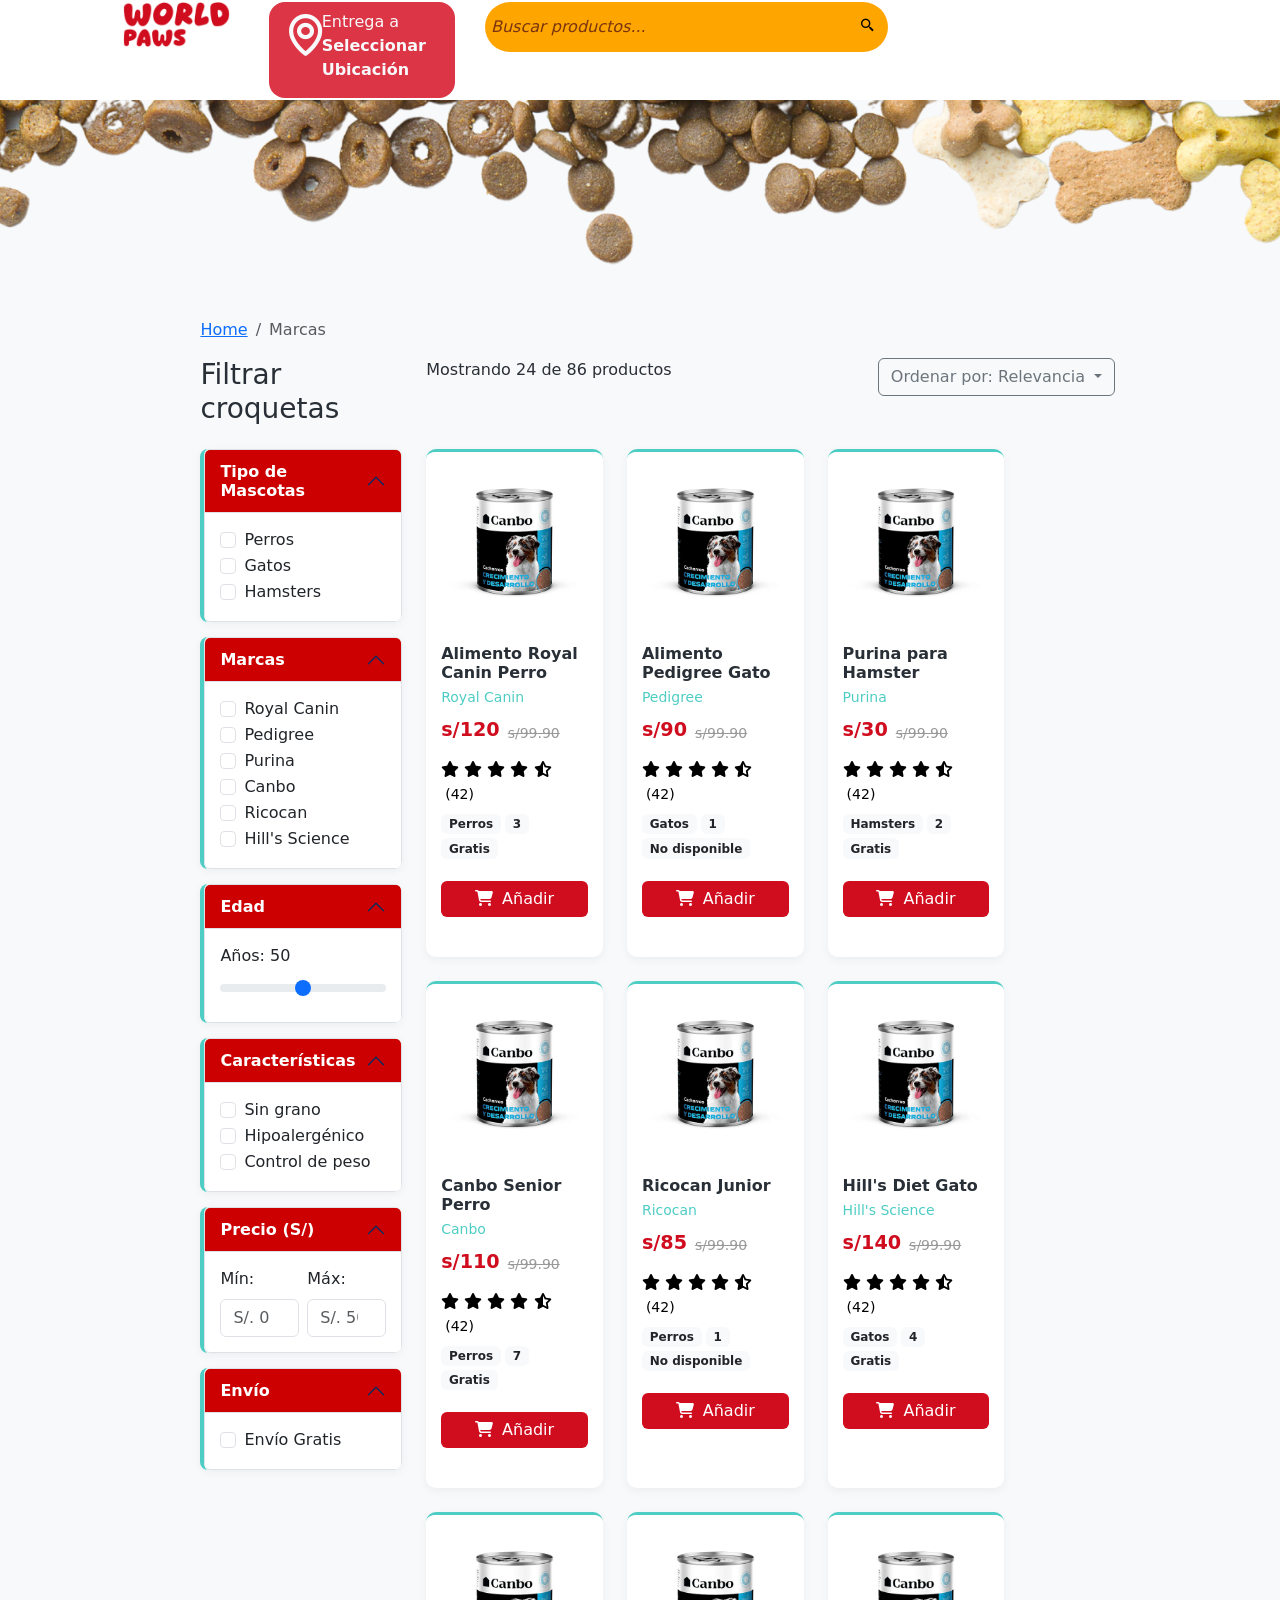
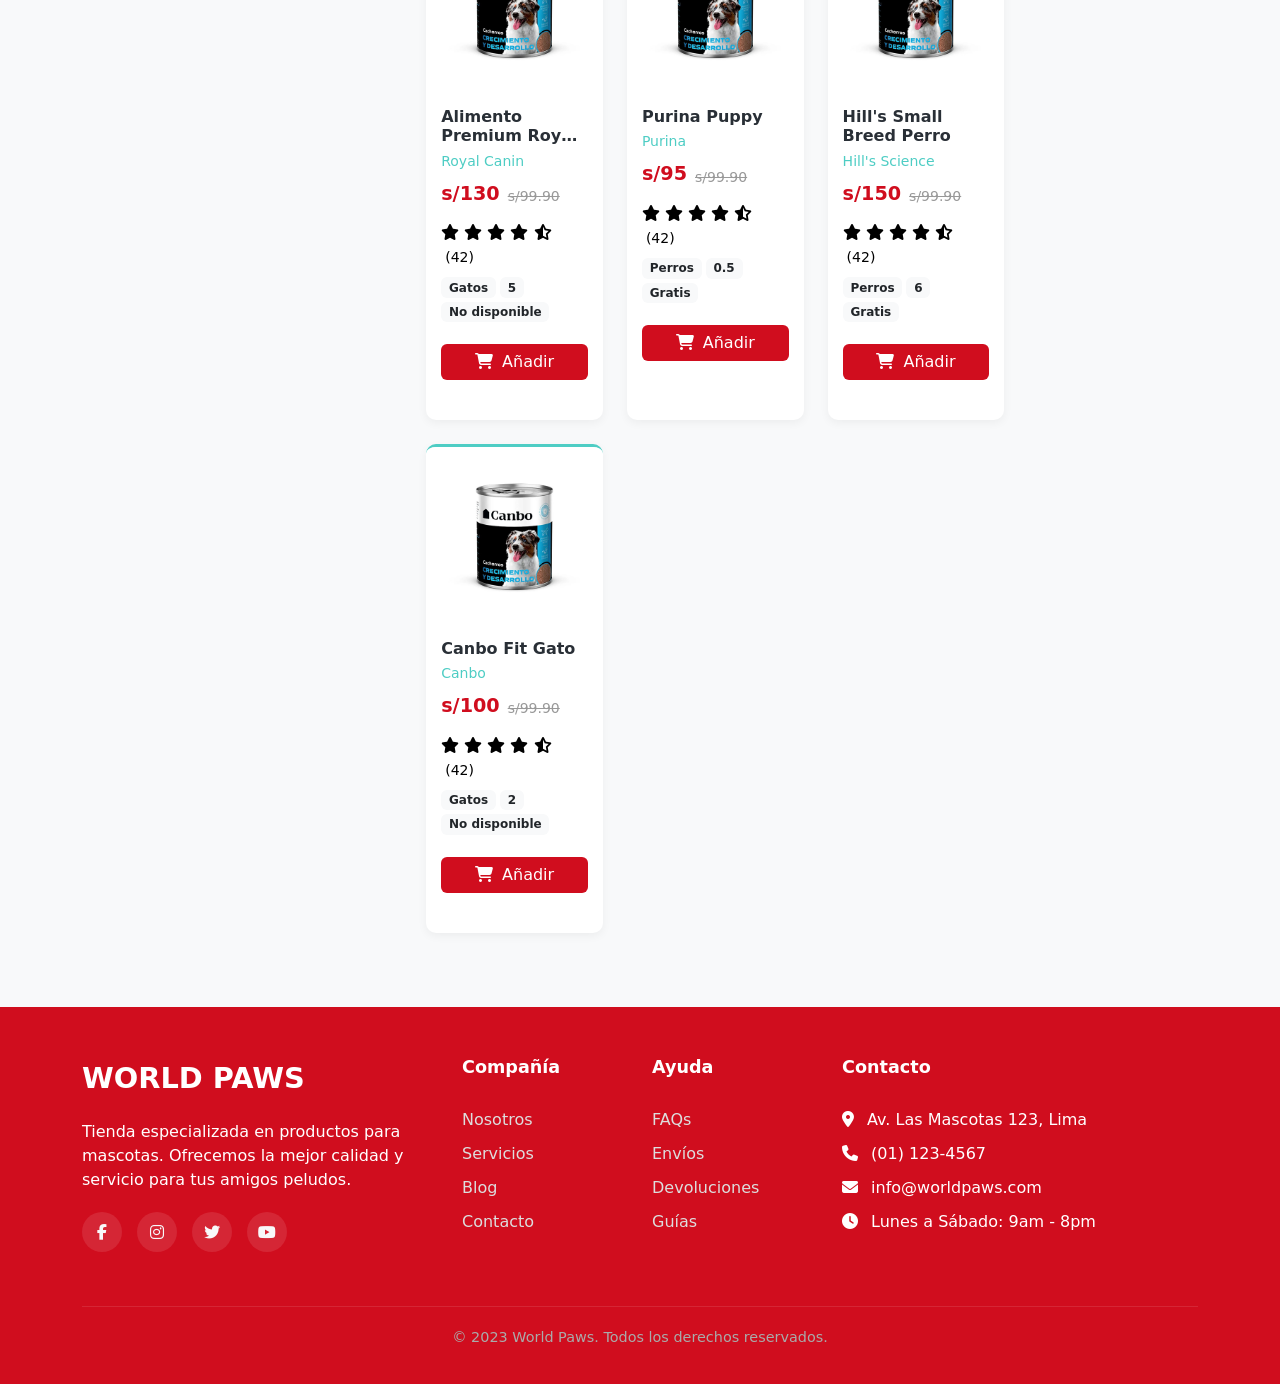
==== commit a8c5db5b: "marcas.html" ====
--- a/marcas.html
+++ b/marcas.html
@@ -331,7 +331,7 @@
             <div class="menu">
                 <div class="row">
                     <div class="col-2">
-                        <div class="col-8 mx-auto"><img class="img-fluid" src="assets/logo.png" alt=""></div>
+                        <div class="col-8 mx-auto"><a class="text-decoration-none" href="index.html"><img class="img-fluid" src="assets/logo.png" alt=""></a></div>
                     </div>
                     <div class="col-2 bg-danger d-flex justify-content-center align-items-center rounded-4">
                         <div class="col-12 d-flex justify-content-center mt-2">
